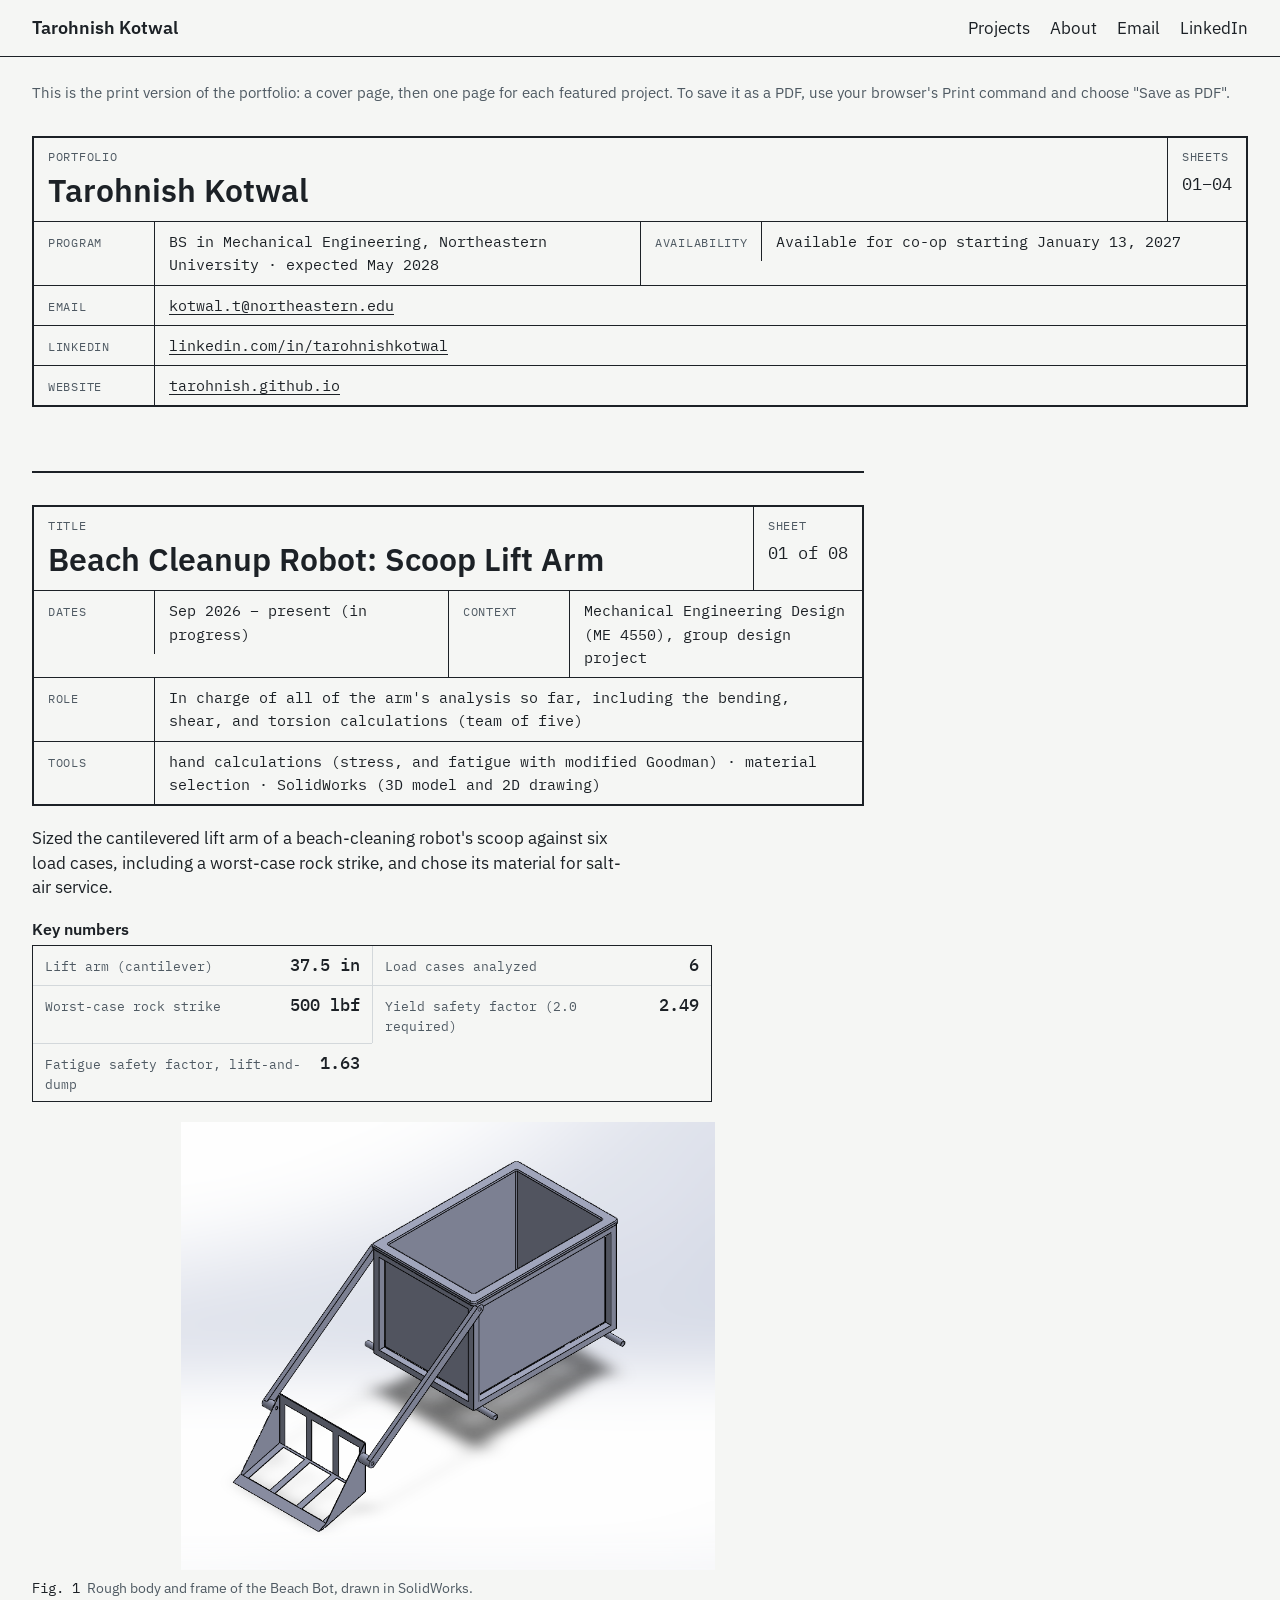
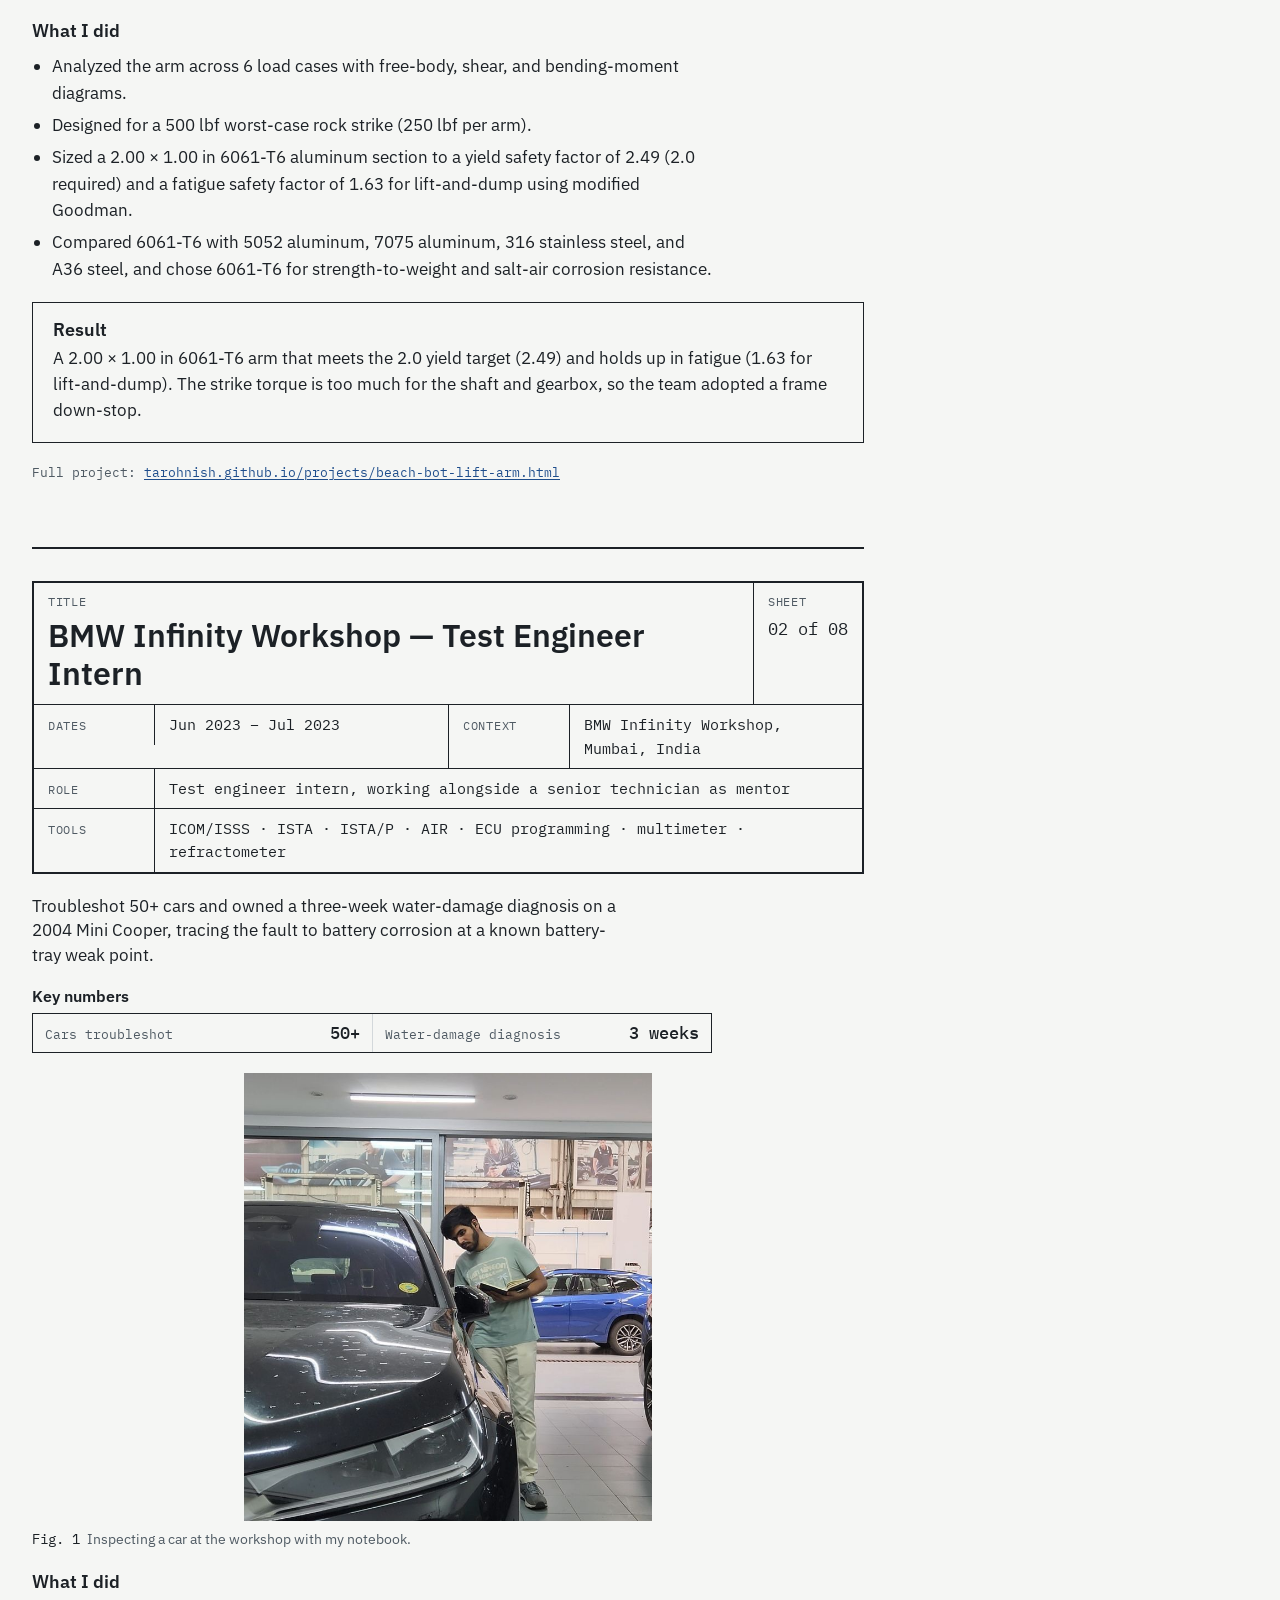
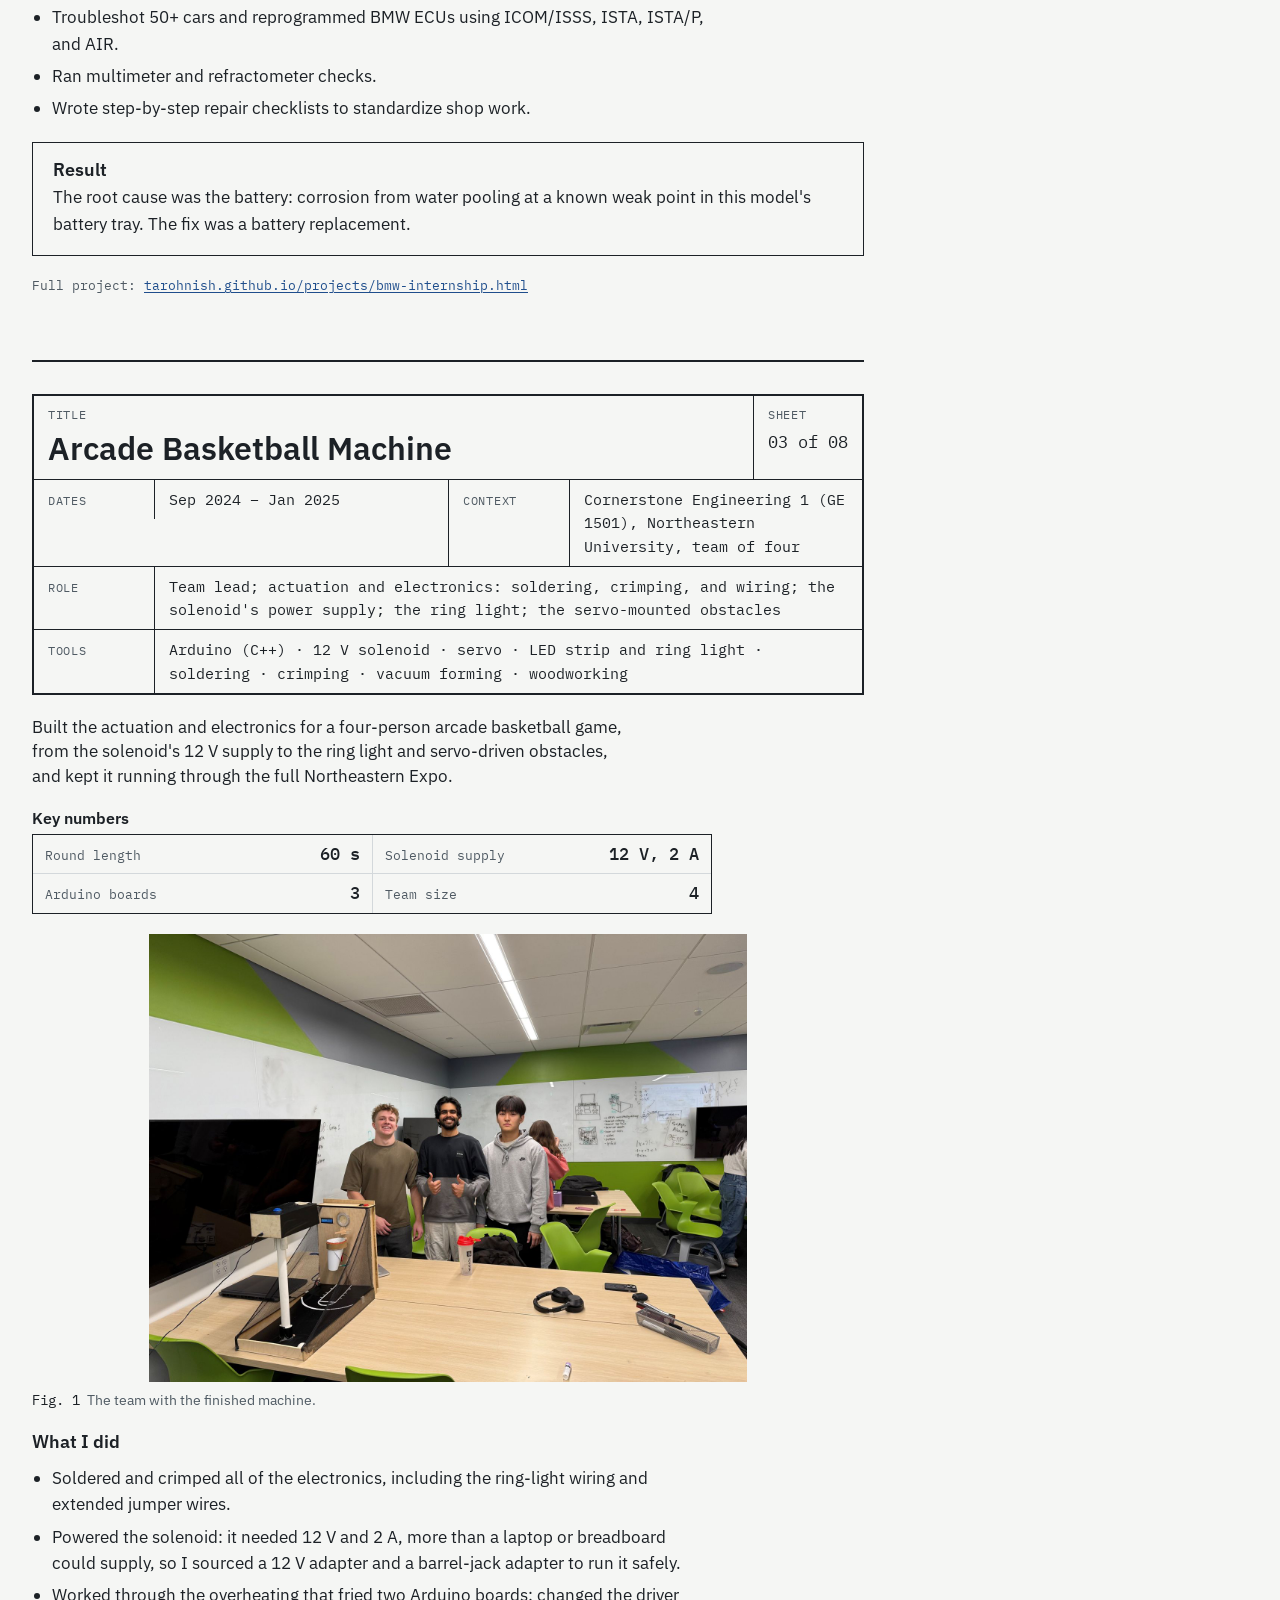
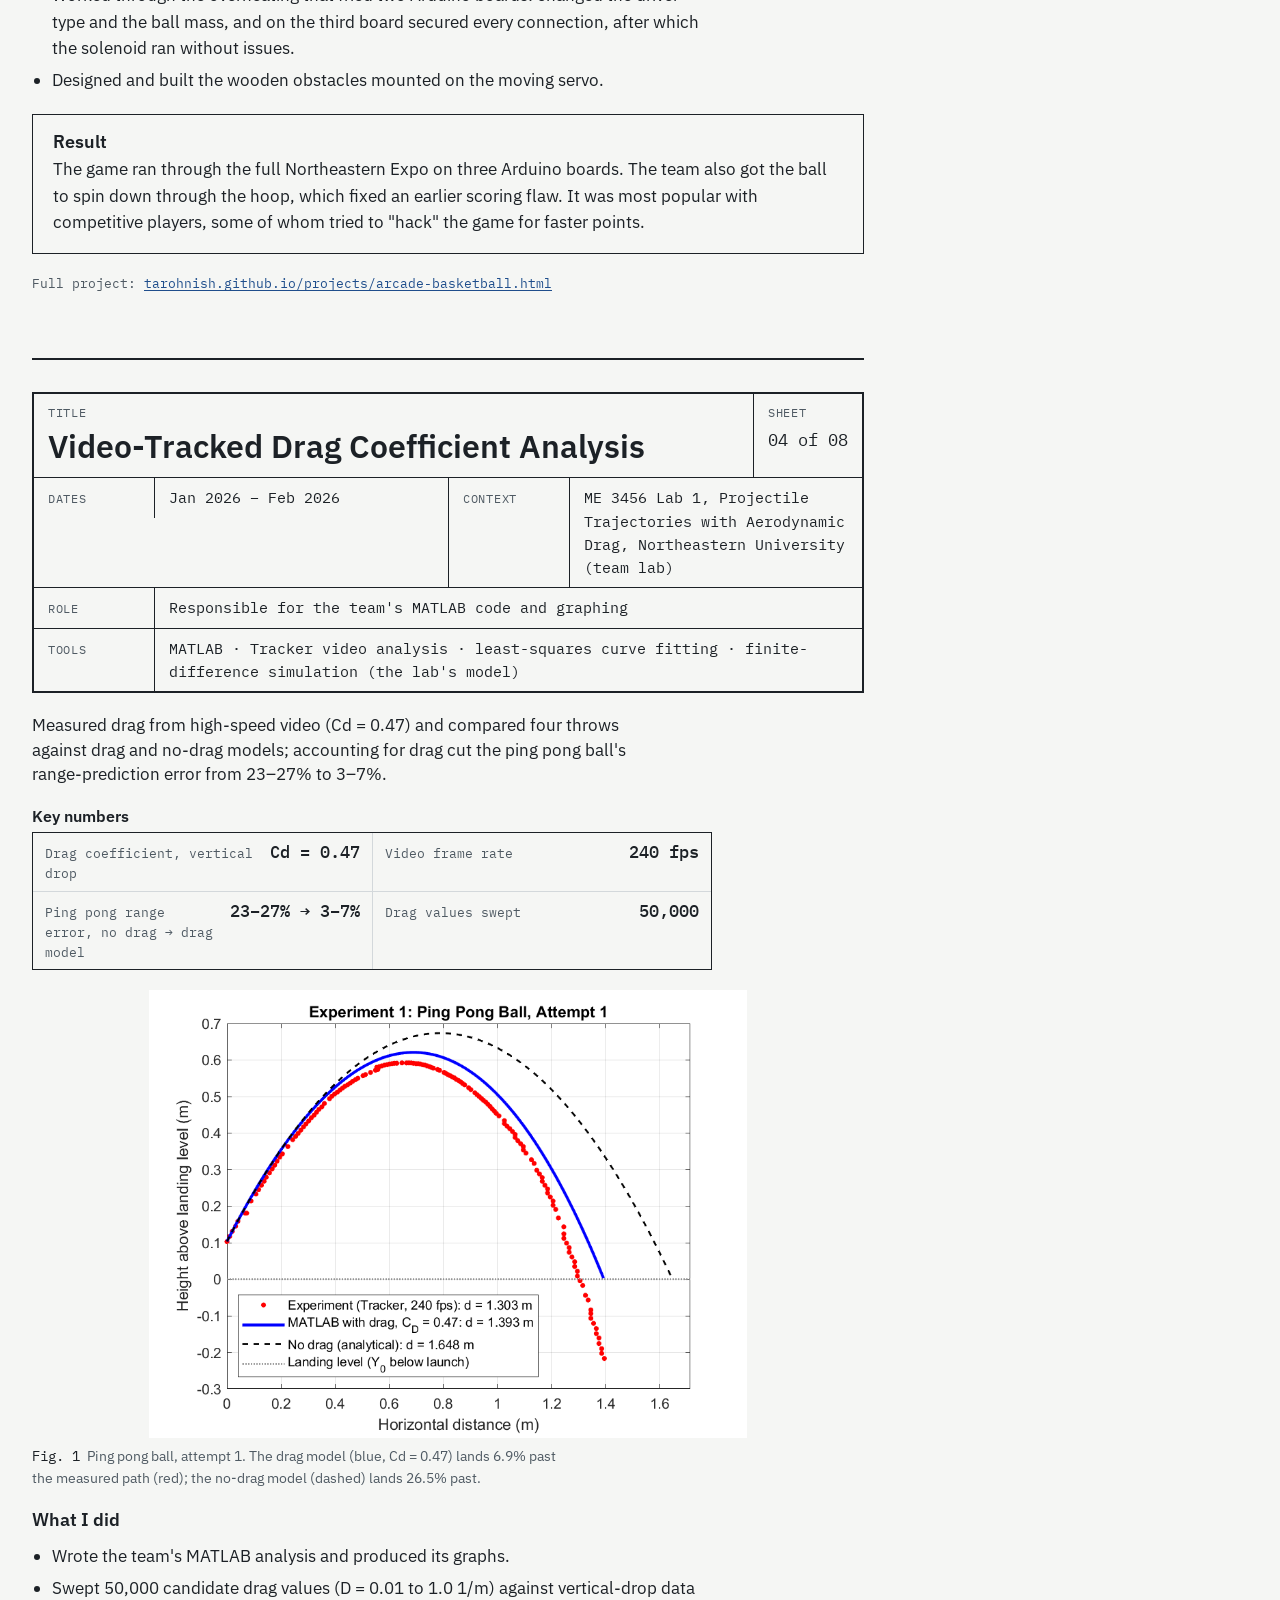
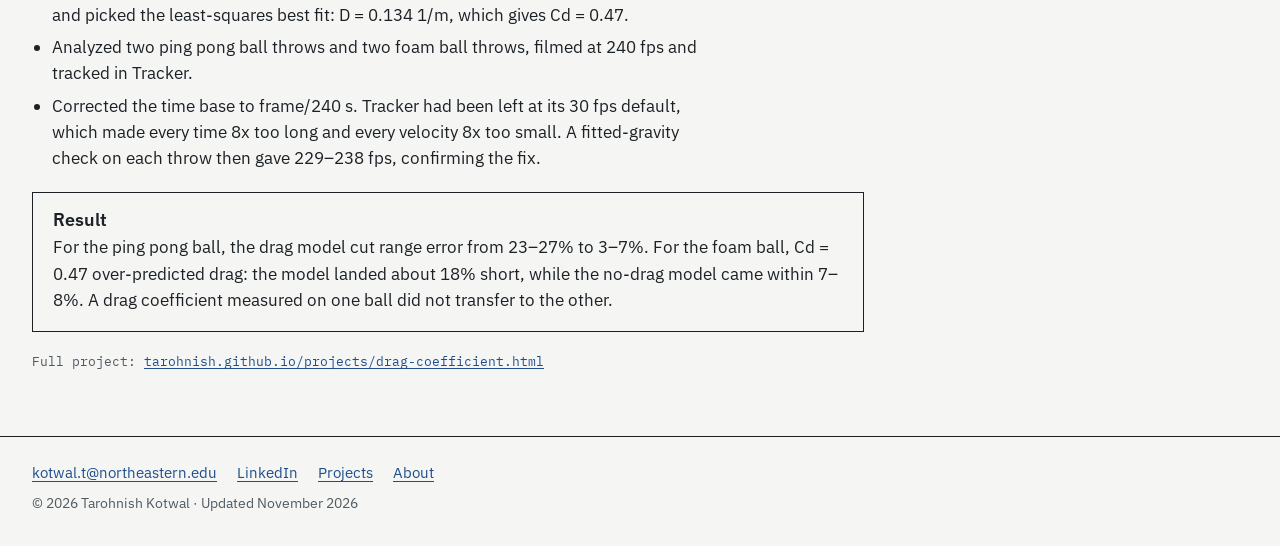
==== portfolio-print.html @ ec800e4b "Initial commit: engineering portfolio site Plain HTML and CSS for GitHub Pages: home, about, eight p" ====
<!doctype html>
<html lang="en" class="print-doc">
<head>
  <meta charset="utf-8">
  <meta name="viewport" content="width=device-width, initial-scale=1">
  <meta name="color-scheme" content="light">
  <title>Print portfolio · Tarohnish Kotwal</title>
  <meta name="description" content="Print-ready portfolio of Tarohnish Kotwal, Mechanical Engineering student at Northeastern University: a cover page and one page for each of the four featured projects.">
  <link rel="canonical" href="https://tarohnish.github.io/portfolio-print.html">
  <meta property="og:type" content="website">
  <meta property="og:title" content="Print portfolio · Tarohnish Kotwal">
  <meta property="og:description" content="Print-ready portfolio of Tarohnish Kotwal, Mechanical Engineering student at Northeastern University: one page for each of the four featured projects.">
  <meta property="og:url" content="https://tarohnish.github.io/portfolio-print.html">
  <meta property="og:image" content="https://tarohnish.github.io/assets/images/profile/headshot.jpg">
  <meta property="og:image:alt" content="Headshot of Tarohnish Kotwal.">
  <link rel="icon" href="assets/favicon.svg" type="image/svg+xml">
  <link rel="preconnect" href="https://fonts.googleapis.com">
  <link rel="preconnect" href="https://fonts.gstatic.com" crossorigin>
  <link rel="stylesheet" href="https://fonts.googleapis.com/css2?family=IBM+Plex+Mono:wght@400;500&family=IBM+Plex+Sans:wght@400;600&display=swap">
  <link rel="stylesheet" href="css/style.css">
  <link rel="stylesheet" href="css/print.css" media="print">
</head>
<body>
  <a class="skip-link" href="#main">Skip to content</a>

  <header class="site-header">
    <div class="wrap site-header__inner">
      <a class="site-name" href="index.html">Tarohnish Kotwal</a>
      <nav aria-label="Main">
        <ul class="site-nav">
          <li><a href="index.html#projects">Projects</a></li>
          <li><a href="about.html">About</a></li>
          <li><a href="mailto:kotwal.t@northeastern.edu">Email</a></li>
          <li><a href="https://www.linkedin.com/in/tarohnishkotwal">LinkedIn</a></li>
        </ul>
      </nav>
    </div>
  </header>

  <main id="main" class="wrap">
    <p class="print-note">This is the print version of the portfolio: a cover page, then one page for each featured project. To save it as a PDF, use your browser's Print command and choose "Save as PDF".</p>

    <section class="cover" aria-labelledby="name">
      <div class="title-block">
        <div class="tb-cell tb-title">
          <span class="tb-label" aria-hidden="true">Portfolio</span>
          <h1 id="name">Tarohnish Kotwal</h1>
        </div>
        <div class="tb-cell tb-sheet">
          <span class="tb-label">Sheets</span>
          <span class="tb-value">01–04</span>
        </div>
        <dl class="tb-fields">
          <div class="tb-row">
            <dt>Program</dt>
            <dd>BS in Mechanical Engineering, Northeastern University · expected May 2028</dd>
          </div>
          <div class="tb-row">
            <dt>Availability</dt>
            <dd>Available for co-op starting January 13, 2027</dd>
          </div>
          <div class="tb-row">
            <dt>Email</dt>
            <dd><a href="mailto:kotwal.t@northeastern.edu">kotwal.t@northeastern.edu</a></dd>
          </div>
          <div class="tb-row">
            <dt>LinkedIn</dt>
            <dd><a href="https://www.linkedin.com/in/tarohnishkotwal">linkedin.com/in/tarohnishkotwal</a></dd>
          </div>
          <div class="tb-row">
            <dt>Website</dt>
            <dd><a href="https://tarohnish.github.io">tarohnish.github.io</a></dd>
          </div>
        </dl>
      </div>
    </section>

    <!-- Sheet 01 -->
    <section class="sheet" aria-labelledby="p1-title">
      <div class="title-block">
        <div class="tb-cell tb-title">
          <span class="tb-label" aria-hidden="true">Title</span>
          <h2 id="p1-title">Beach Cleanup Robot: Scoop Lift Arm</h2>
        </div>
        <div class="tb-cell tb-sheet">
          <span class="tb-label">Sheet</span>
          <span class="tb-value">01 of 08</span>
        </div>
        <dl class="tb-fields">
          <div class="tb-row"><dt>Dates</dt><dd>Sep 2026 – present (in progress)</dd></div>
          <div class="tb-row"><dt>Context</dt><dd>Mechanical Engineering Design (ME 4550), group design project</dd></div>
          <div class="tb-row"><dt>Role</dt><dd>In charge of all of the arm's analysis so far, including the bending, shear, and torsion calculations (team of five)</dd></div>
          <div class="tb-row"><dt>Tools</dt><dd>hand calculations (stress, and fatigue with modified Goodman) · material selection · SolidWorks (3D model and 2D drawing)</dd></div>
        </dl>
      </div>

      <p class="summary">Sized the cantilevered lift arm of a beach-cleaning robot's scoop against six load cases, including a worst-case rock strike, and chose its material for salt-air service.</p>

      <section class="keynums" aria-labelledby="p1-kn">
        <h3 class="keynums__title" id="p1-kn">Key numbers</h3>
        <dl class="keynums__list">
          <div><dt>Lift arm (cantilever)</dt><dd>37.5 in</dd></div>
          <div><dt>Load cases analyzed</dt><dd>6</dd></div>
          <div><dt>Worst-case rock strike</dt><dd>500 lbf</dd></div>
          <div><dt>Yield safety factor (2.0 required)</dt><dd>2.49</dd></div>
          <div><dt>Fatigue safety factor, lift-and-dump</dt><dd>1.63</dd></div>
        </dl>
      </section>

      <figure class="fig fig--hero">
        <img src="assets/images/beach-bot-lift-arm/robot-body-and-frame.png" width="881" height="739" alt="SolidWorks model of the Beach Bot: an open box-frame body with two lift arms holding a slotted scoop at the front.">
        <figcaption><span class="fig__num">Fig. 1</span> Rough body and frame of the Beach Bot, drawn in SolidWorks.</figcaption>
      </figure>

      <div class="prose">
        <h3>What I did</h3>
        <ul>
          <li>Analyzed the arm across 6 load cases with free-body, shear, and bending-moment diagrams.</li>
          <li>Designed for a 500 lbf worst-case rock strike (250 lbf per arm).</li>
          <li>Sized a 2.00 × 1.00 in 6061-T6 aluminum section to a yield safety factor of 2.49 (2.0 required) and a fatigue safety factor of 1.63 for lift-and-dump using modified Goodman.</li>
          <li>Compared 6061-T6 with 5052 aluminum, 7075 aluminum, 316 stainless steel, and A36 steel, and chose 6061-T6 for strength-to-weight and salt-air corrosion resistance.</li>
        </ul>
      </div>

      <section class="outcome__box" aria-labelledby="p1-result">
        <h3 id="p1-result">Result</h3>
        <p>A 2.00 × 1.00 in 6061-T6 arm that meets the 2.0 yield target (2.49) and holds up in fatigue (1.63 for lift-and-dump). The strike torque is too much for the shaft and gearbox, so the team adopted a frame down-stop.</p>
      </section>

      <p class="sheet__more">Full project: <a href="projects/beach-bot-lift-arm.html">tarohnish.github.io/projects/beach-bot-lift-arm.html</a></p>
    </section>

    <!-- Sheet 02 -->
    <section class="sheet" aria-labelledby="p2-title">
      <div class="title-block">
        <div class="tb-cell tb-title">
          <span class="tb-label" aria-hidden="true">Title</span>
          <h2 id="p2-title">BMW Infinity Workshop — Test Engineer Intern</h2>
        </div>
        <div class="tb-cell tb-sheet">
          <span class="tb-label">Sheet</span>
          <span class="tb-value">02 of 08</span>
        </div>
        <dl class="tb-fields">
          <div class="tb-row"><dt>Dates</dt><dd>Jun 2023 – Jul 2023</dd></div>
          <div class="tb-row"><dt>Context</dt><dd>BMW Infinity Workshop, Mumbai, India</dd></div>
          <div class="tb-row"><dt>Role</dt><dd>Test engineer intern, working alongside a senior technician as mentor</dd></div>
          <div class="tb-row"><dt>Tools</dt><dd>ICOM/ISSS · ISTA · ISTA/P · AIR · ECU programming · multimeter · refractometer</dd></div>
        </dl>
      </div>

      <p class="summary">Troubleshot 50+ cars and owned a three-week water-damage diagnosis on a 2004 Mini Cooper, tracing the fault to battery corrosion at a known battery-tray weak point.</p>

      <section class="keynums" aria-labelledby="p2-kn">
        <h3 class="keynums__title" id="p2-kn">Key numbers</h3>
        <dl class="keynums__list">
          <div><dt>Cars troubleshot</dt><dd>50+</dd></div>
          <div><dt>Water-damage diagnosis</dt><dd>3 weeks</dd></div>
        </dl>
      </section>

      <figure class="fig fig--hero">
        <img src="assets/images/bmw-internship/at-the-workshop.jpg" width="738" height="810" alt="Tarohnish reading a notebook beside a dark car in the BMW workshop, with other cars in the background.">
        <figcaption><span class="fig__num">Fig. 1</span> Inspecting a car at the workshop with my notebook.</figcaption>
      </figure>

      <div class="prose">
        <h3>What I did</h3>
        <ul>
          <li>Troubleshot 50+ cars and reprogrammed BMW ECUs using ICOM/ISSS, ISTA, ISTA/P, and AIR.</li>
          <li>Ran multimeter and refractometer checks.</li>
          <li>Wrote step-by-step repair checklists to standardize shop work.</li>
        </ul>
      </div>

      <section class="outcome__box" aria-labelledby="p2-result">
        <h3 id="p2-result">Result</h3>
        <p>The root cause was the battery: corrosion from water pooling at a known weak point in this model's battery tray. The fix was a battery replacement.</p>
      </section>

      <p class="sheet__more">Full project: <a href="projects/bmw-internship.html">tarohnish.github.io/projects/bmw-internship.html</a></p>
    </section>

    <!-- Sheet 03 -->
    <section class="sheet" aria-labelledby="p3-title">
      <div class="title-block">
        <div class="tb-cell tb-title">
          <span class="tb-label" aria-hidden="true">Title</span>
          <h2 id="p3-title">Arcade Basketball Machine</h2>
        </div>
        <div class="tb-cell tb-sheet">
          <span class="tb-label">Sheet</span>
          <span class="tb-value">03 of 08</span>
        </div>
        <dl class="tb-fields">
          <div class="tb-row"><dt>Dates</dt><dd>Sep 2024 – Jan 2025</dd></div>
          <div class="tb-row"><dt>Context</dt><dd>Cornerstone Engineering 1 (GE 1501), Northeastern University, team of four</dd></div>
          <div class="tb-row"><dt>Role</dt><dd>Team lead; actuation and electronics: soldering, crimping, and wiring; the solenoid's power supply; the ring light; the servo-mounted obstacles</dd></div>
          <div class="tb-row"><dt>Tools</dt><dd>Arduino (C++) · 12 V solenoid · servo · LED strip and ring light · soldering · crimping · vacuum forming · woodworking</dd></div>
        </dl>
      </div>

      <p class="summary">Built the actuation and electronics for a four-person arcade basketball game, from the solenoid's 12 V supply to the ring light and servo-driven obstacles, and kept it running through the full Northeastern Expo.</p>

      <section class="keynums" aria-labelledby="p3-kn">
        <h3 class="keynums__title" id="p3-kn">Key numbers</h3>
        <dl class="keynums__list">
          <div><dt>Round length</dt><dd>60 s</dd></div>
          <div><dt>Solenoid supply</dt><dd>12 V, 2 A</dd></div>
          <div><dt>Arduino boards</dt><dd>3</dd></div>
          <div><dt>Team size</dt><dd>4</dd></div>
        </dl>
      </section>

      <figure class="fig fig--hero">
        <img src="assets/images/arcade-basketball/team-with-finished-machine.jpg" width="1600" height="1200" alt="Three team members standing behind the finished arcade basketball machine on a classroom table.">
        <figcaption><span class="fig__num">Fig. 1</span> The team with the finished machine.</figcaption>
      </figure>

      <div class="prose">
        <h3>What I did</h3>
        <ul>
          <li>Soldered and crimped all of the electronics, including the ring-light wiring and extended jumper wires.</li>
          <li>Powered the solenoid: it needed 12 V and 2 A, more than a laptop or breadboard could supply, so I sourced a 12 V adapter and a barrel-jack adapter to run it safely.</li>
          <li>Worked through the overheating that fried two Arduino boards: changed the driver type and the ball mass, and on the third board secured every connection, after which the solenoid ran without issues.</li>
          <li>Designed and built the wooden obstacles mounted on the moving servo.</li>
        </ul>
      </div>

      <section class="outcome__box" aria-labelledby="p3-result">
        <h3 id="p3-result">Result</h3>
        <p>The game ran through the full Northeastern Expo on three Arduino boards. The team also got the ball to spin down through the hoop, which fixed an earlier scoring flaw. It was most popular with competitive players, some of whom tried to "hack" the game for faster points.</p>
      </section>

      <p class="sheet__more">Full project: <a href="projects/arcade-basketball.html">tarohnish.github.io/projects/arcade-basketball.html</a></p>
    </section>

    <!-- Sheet 04 -->
    <section class="sheet" aria-labelledby="p4-title">
      <div class="title-block">
        <div class="tb-cell tb-title">
          <span class="tb-label" aria-hidden="true">Title</span>
          <h2 id="p4-title">Video-Tracked Drag Coefficient Analysis</h2>
        </div>
        <div class="tb-cell tb-sheet">
          <span class="tb-label">Sheet</span>
          <span class="tb-value">04 of 08</span>
        </div>
        <dl class="tb-fields">
          <div class="tb-row"><dt>Dates</dt><dd>Jan 2026 – Feb 2026</dd></div>
          <div class="tb-row"><dt>Context</dt><dd>ME 3456 Lab 1, Projectile Trajectories with Aerodynamic Drag, Northeastern University (team lab)</dd></div>
          <div class="tb-row"><dt>Role</dt><dd>Responsible for the team's MATLAB code and graphing</dd></div>
          <div class="tb-row"><dt>Tools</dt><dd>MATLAB · Tracker video analysis · least-squares curve fitting · finite-difference simulation (the lab's model)</dd></div>
        </dl>
      </div>

      <p class="summary">Measured drag from high-speed video (Cd = 0.47) and compared four throws against drag and no-drag models; accounting for drag cut the ping pong ball's range-prediction error from 23–27% to 3–7%.</p>

      <section class="keynums" aria-labelledby="p4-kn">
        <h3 class="keynums__title" id="p4-kn">Key numbers</h3>
        <dl class="keynums__list">
          <div><dt>Drag coefficient, vertical drop</dt><dd>Cd = 0.47</dd></div>
          <div><dt>Video frame rate</dt><dd>240 fps</dd></div>
          <div><dt>Ping pong range error, no drag → drag model</dt><dd>23–27% → 3–7%</dd></div>
          <div><dt>Drag values swept</dt><dd>50,000</dd></div>
        </dl>
      </section>

      <figure class="fig fig--hero">
        <img src="assets/images/drag-coefficient/exp1-ping-pong-trajectory.png" width="875" height="656" alt="Trajectory plot for ping pong ball attempt 1: the measured path (red dots) lands at 1.303 m, the drag model (blue) at 1.393 m, and the no-drag model (dashed) at 1.648 m.">
        <figcaption><span class="fig__num">Fig. 1</span> Ping pong ball, attempt 1. The drag model (blue, Cd = 0.47) lands 6.9% past the measured path (red); the no-drag model (dashed) lands 26.5% past.</figcaption>
      </figure>

      <div class="prose">
        <h3>What I did</h3>
        <ul>
          <li>Wrote the team's MATLAB analysis and produced its graphs.</li>
          <li>Swept 50,000 candidate drag values (D = 0.01 to 1.0 1/m) against vertical-drop data and picked the least-squares best fit: D = 0.134 1/m, which gives Cd = 0.47.</li>
          <li>Analyzed two ping pong ball throws and two foam ball throws, filmed at 240 fps and tracked in Tracker.</li>
          <li>Corrected the time base to frame/240 s. Tracker had been left at its 30 fps default, which made every time 8x too long and every velocity 8x too small. A fitted-gravity check on each throw then gave 229–238 fps, confirming the fix.</li>
        </ul>
      </div>

      <section class="outcome__box" aria-labelledby="p4-result">
        <h3 id="p4-result">Result</h3>
        <p>For the ping pong ball, the drag model cut range error from 23–27% to 3–7%. For the foam ball, Cd = 0.47 over-predicted drag: the model landed about 18% short, while the no-drag model came within 7–8%. A drag coefficient measured on one ball did not transfer to the other.</p>
      </section>

      <p class="sheet__more">Full project: <a href="projects/drag-coefficient.html">tarohnish.github.io/projects/drag-coefficient.html</a></p>
    </section>
  </main>

  <footer class="site-footer">
    <div class="wrap">
      <ul class="site-footer__links">
        <li><a href="mailto:kotwal.t@northeastern.edu">kotwal.t@northeastern.edu</a></li>
        <li><a href="https://www.linkedin.com/in/tarohnishkotwal">LinkedIn</a></li>
        <li><a href="index.html#projects">Projects</a></li>
        <li><a href="about.html">About</a></li>
      </ul>
      <p class="site-footer__note">© 2026 Tarohnish Kotwal · Updated November 2026</p>
    </div>
  </footer>
</body>
</html>
---- css/style.css ----
/* Tarohnish Kotwal — portfolio styles.
   A drawing sheet: cool paper, graphite ink, one drafting-blue accent.
   Redline is reserved for TODO placeholders and disappears once content is final. */

:root {
  --paper: #F5F6F4;
  --ink: #1C2126;
  --graphite: #4F5A63;
  --hairline: #D3D8DB;
  --blue: #1F4E8C;
  --redline: #B3261E;

  --sans: "IBM Plex Sans", system-ui, "Segoe UI", Roboto, Helvetica, Arial, sans-serif;
  --mono: "IBM Plex Mono", ui-monospace, "Cascadia Mono", Consolas, Menlo, monospace;

  --page: 80rem;
  --gutter: 16px;
  --measure: 68ch;
}

@media (min-width: 700px) {
  :root { --gutter: 32px; }
}

/* ---------- Base ---------- */

*, *::before, *::after { box-sizing: border-box; }

html {
  -webkit-text-size-adjust: 100%;
  text-size-adjust: 100%;
}

@media (prefers-reduced-motion: no-preference) {
  html { scroll-behavior: smooth; }
}

body {
  margin: 0;
  background: var(--paper);
  color: var(--ink);
  font-family: var(--sans);
  font-size: 1.0625rem;
  line-height: 1.55;
}

img {
  display: block;
  max-width: 100%;
  height: auto;
}

a {
  color: var(--blue);
  text-decoration-thickness: 1px;
  text-underline-offset: 0.18em;
}

a:hover { text-decoration-thickness: 2px; }

:focus-visible {
  outline: 2px solid var(--blue);
  outline-offset: 2px;
}

h1, h2, h3 {
  margin: 0;
  font-weight: 600;
  line-height: 1.2;
}

p, ul, ol, dl, figure { margin: 0; }

.wrap {
  max-width: var(--page);
  margin: 0 auto;
  padding: 0 var(--gutter);
}

.visually-hidden {
  position: absolute;
  width: 1px;
  height: 1px;
  overflow: hidden;
  clip: rect(0 0 0 0);
  white-space: nowrap;
}

.skip-link {
  position: absolute;
  top: -4rem;
  left: var(--gutter);
  z-index: 10;
  padding: 0.5rem 0.75rem;
  border: 1px solid var(--ink);
  background: var(--paper);
}

.skip-link:focus { top: 0.5rem; }

/* ---------- Header and footer (every page) ---------- */

.site-header { border-bottom: 1px solid var(--ink); }

.site-header__inner {
  display: flex;
  flex-wrap: wrap;
  align-items: baseline;
  justify-content: space-between;
  gap: 0.25rem 1.5rem;
  padding-top: 0.875rem;
  padding-bottom: 0.875rem;
}

.site-name {
  color: var(--ink);
  font-size: 1.125rem;
  font-weight: 600;
  text-decoration: none;
}

.site-name:hover { text-decoration: underline; }

.site-nav {
  display: flex;
  flex-wrap: wrap;
  gap: 0.25rem 1.25rem;
  padding: 0;
  list-style: none;
}

.site-nav a {
  color: var(--ink);
  text-decoration: none;
}

.site-nav a:hover,
.site-nav a[aria-current="page"] {
  color: var(--blue);
  text-decoration: underline;
}

.site-footer {
  margin-top: 4rem;
  padding: 1.5rem 0 2rem;
  border-top: 1px solid var(--ink);
  font-size: 0.9375rem;
}

.site-footer__links {
  display: flex;
  flex-wrap: wrap;
  gap: 0.25rem 1.25rem;
  padding: 0;
  list-style: none;
}

.site-footer__note {
  margin-top: 0.5rem;
  color: var(--graphite);
  font-size: 0.875rem;
}

/* ---------- Shared pieces ---------- */

.section { margin-top: 3.5rem; }

.section__title { font-size: 1.375rem; }

/* Dimension line: extension tick, arrowhead, line, arrowhead, extension tick. */
.dim-rule {
  display: flex;
  align-items: center;
  height: 12px;
  margin: 0.5rem 0 1.5rem;
}

.dim-rule::before,
.dim-rule::after {
  content: "";
  flex: none;
  width: 9px;
  height: 12px;
  background: no-repeat center / 9px 12px;
}

.dim-rule::before {
  background-image: url("data:image/svg+xml,%3Csvg xmlns='http://www.w3.org/2000/svg' width='9' height='12' viewBox='0 0 9 12'%3E%3Cpath d='M.5 0v12' stroke='%231F4E8C'/%3E%3Cpath d='M1 6 9 3v6z' fill='%231F4E8C'/%3E%3C/svg%3E");
}

.dim-rule::after {
  background-image: url("data:image/svg+xml,%3Csvg xmlns='http://www.w3.org/2000/svg' width='9' height='12' viewBox='0 0 9 12'%3E%3Cpath d='M8.5 0v12' stroke='%231F4E8C'/%3E%3Cpath d='M8 6 0 3v6z' fill='%231F4E8C'/%3E%3C/svg%3E");
}

.dim-rule span {
  flex: 1;
  border-top: 1px solid var(--blue);
}

.tags {
  display: flex;
  flex-wrap: wrap;
  padding: 0;
  list-style: none;
  color: var(--graphite);
  font-family: var(--mono);
  font-size: 0.8125rem;
}

.tags li + li::before {
  content: "·";
  content: "·" / "";
  margin: 0 0.5em;
}

/* Unresolved [NEEDS] / [CONFIRM] items, styled as a checker's redline. */
.todo {
  margin-top: 0.75rem;
  padding: 0.75rem 1rem;
  border: 1.5px dashed var(--redline);
  color: var(--redline);
  font-family: var(--mono);
  font-size: 0.875rem;
}

/* The same marker inside running text, a caption, or the title block. */
.todo-inline {
  padding: 0 0.25em;
  border: 1px dashed var(--redline);
  color: var(--redline);
  font-family: var(--mono);
  font-size: 0.8125rem;
}

/* ---------- Home ---------- */

/* Hero: headshot, identity, intro. Kept compact so "Featured projects" shows on a 1280×720 first screen. */
.hero {
  display: grid;
  grid-template-columns: 1fr;
  gap: 1.25rem;
  padding-top: 2rem;
}

.hero__photo { width: 120px; }

.hero h1 { font-size: 2rem; }

.hero__meta {
  max-width: var(--measure);
  margin-top: 0.375rem;
  color: var(--graphite);
  font-size: 0.9375rem;
}

.hero__avail {
  margin-top: 0.5rem;
  font-weight: 600;
}

.hero__contact {
  display: flex;
  flex-wrap: wrap;
  gap: 0.125rem 1.5rem;
  margin-top: 0.75rem;
  font-family: var(--mono);
  font-size: 0.9375rem;
}

.hero__intro {
  max-width: var(--measure);
  font-size: 1rem;
}

.hero__intro p + p { margin-top: 0.75rem; }

@media (min-width: 700px) {
  .hero {
    grid-template-columns: 152px 1fr;
    column-gap: 2rem;
    row-gap: 1.5rem;
  }
  .hero__photo { width: 100%; }
  .hero h1 { font-size: 2.5rem; }
  .hero__intro { grid-column: 1 / -1; }
}

@media (min-width: 960px) {
  .hero {
    grid-template-columns: 168px minmax(0, 1fr) minmax(0, 1.3fr);
    align-items: start;
  }
  .hero h1 { font-size: 2.25rem; }
  .hero__contact { flex-direction: column; }
  .hero__intro { grid-column: auto; }
}

/* Featured project cards: a sheet with a mini title-block strip. */
.cards {
  display: grid;
  grid-template-columns: 1fr;
  gap: 1.5rem;
  padding: 0;
  list-style: none;
}

@media (min-width: 700px) {
  .cards { grid-template-columns: repeat(2, 1fr); }
}

.card {
  position: relative;
  display: flex;
  flex-direction: column;
  border: 1px solid var(--ink);
}

.card:hover { border-color: var(--blue); }

.card:focus-within {
  outline: 2px solid var(--blue);
  outline-offset: 3px;
}

.card__media {
  aspect-ratio: 4 / 3;
  overflow: hidden;
  border-bottom: 1px solid var(--ink);
}

.card__media img {
  width: 100%;
  height: 100%;
  object-fit: cover;
}

.card__media--contain img {
  padding: 0.5rem;
  object-fit: contain;
}

/* Portrait photos cropped into the 4:3 card: keep the upper-middle band. */
.card__media .crop-upper { object-position: 50% 40%; }

.card__strip {
  display: grid;
  grid-template-columns: 3rem 1fr;
  border-bottom: 1px solid var(--ink);
}

.card__num {
  display: flex;
  align-items: center;
  justify-content: center;
  border-right: 1px solid var(--ink);
  font-family: var(--mono);
}

.card__title {
  padding: 0.625rem 0.875rem;
  font-size: 1.0625rem;
}

.card__title a {
  color: var(--ink);
  text-decoration: none;
}

/* The title link covers the whole card, so the card is one link. */
.card__title a::after {
  content: "";
  position: absolute;
  inset: 0;
}

.card__title a:focus-visible { outline: none; }

.card:hover .card__title a {
  color: var(--blue);
  text-decoration: underline;
}

.card__summary {
  padding: 0.75rem 0.875rem 0;
  font-size: 0.9375rem;
}

.card .tags {
  margin-top: auto;
  padding: 0.75rem 0.875rem 0.875rem;
}

/* "More projects", styled as a drawing's parts list. */
.parts {
  width: 100%;
  border: 2px solid var(--ink);
  border-collapse: collapse;
}

.parts th,
.parts td {
  padding: 0.625rem 0.875rem;
  border: 1px solid var(--ink);
  text-align: left;
  vertical-align: top;
}

.parts thead th {
  color: var(--graphite);
  font-family: var(--mono);
  font-size: 0.75rem;
  font-weight: 500;
  letter-spacing: 0.06em;
  text-transform: uppercase;
}

.parts__item {
  width: 4.5rem;
  font-family: var(--mono);
}

.parts__name { font-weight: 600; }

.parts__summary {
  display: block;
  margin-top: 0.25rem;
  color: var(--graphite);
  font-size: 0.9375rem;
  font-weight: 400;
}

.parts__context { font-size: 0.9375rem; }

.parts__dates {
  font-family: var(--mono);
  font-size: 0.875rem;
  white-space: nowrap;
}

@media (max-width: 699px) {
  .parts thead {
    position: absolute;
    width: 1px;
    height: 1px;
    overflow: hidden;
    clip: rect(0 0 0 0);
  }

  .parts,
  .parts tbody { display: block; }

  .parts tr {
    display: grid;
    grid-template-columns: 2.75rem 1fr;
    grid-template-areas:
      "item name"
      "item context"
      "item dates";
  }

  .parts tr + tr { border-top: 1px solid var(--ink); }

  .parts td {
    padding: 0.125rem 0.75rem;
    border: 0;
  }

  .parts .parts__item {
    grid-area: item;
    width: auto;
    padding-top: 0.625rem;
    border-right: 1px solid var(--ink);
  }

  .parts .parts__name {
    grid-area: name;
    padding-top: 0.625rem;
  }

  .parts .parts__context {
    grid-area: context;
    color: var(--graphite);
  }

  .parts .parts__dates {
    grid-area: dates;
    padding-bottom: 0.625rem;
    color: var(--graphite);
  }
}

.teams {
  display: grid;
  gap: 1.25rem;
  padding: 0;
  list-style: none;
}

/* On the About page the list follows the heading directly (no dimension line in between). */
.section__title + .teams { margin-top: 1rem; }

/* Home: the two entries side by side on desktop. */
@media (min-width: 1100px) {
  .teams--split {
    grid-template-columns: repeat(2, minmax(0, 1fr));
    column-gap: 3rem;
  }
}

.teams__head {
  display: flex;
  flex-wrap: wrap;
  align-items: baseline;
  gap: 0 0.75rem;
}

.teams__name { font-size: 1.0625rem; }

.teams__meta {
  color: var(--graphite);
  font-family: var(--mono);
  font-size: 0.875rem;
}

.teams__text {
  max-width: var(--measure);
  margin-top: 0.25rem;
}

/* ---------- Project page ---------- */

.back {
  margin: 1rem 0 0.75rem;
  font-size: 0.9375rem;
}

/* Title block: the site's signature element. */
.title-block {
  display: grid;
  grid-template-columns: 1fr auto;
  border: 2px solid var(--ink);
}

.tb-cell {
  padding: 0.625rem 0.875rem 0.75rem;
  border-bottom: 1px solid var(--ink);
}

.tb-title { border-right: 1px solid var(--ink); }

.tb-label,
.tb-row dt {
  color: var(--graphite);
  font-family: var(--mono);
  font-size: 0.75rem;
  letter-spacing: 0.06em;
  text-transform: uppercase;
}

.tb-label { display: block; }

.tb-title h1,
.tb-title h2 {
  margin-top: 0.25rem;
  font-size: 1.625rem;
}

.tb-value {
  display: block;
  margin-top: 0.25rem;
  font-family: var(--mono);
  white-space: nowrap;
}

.tb-fields { grid-column: 1 / -1; }

.tb-row {
  display: grid;
  grid-template-columns: 7.5rem 1fr;
  align-items: baseline;
}

.tb-row + .tb-row { border-top: 1px solid var(--ink); }

.tb-row dt { padding: 0.5rem 0.875rem; }

.tb-row dd {
  margin: 0;
  padding: 0.5rem 0.875rem;
  border-left: 1px solid var(--ink);
  font-family: var(--mono);
  font-size: 0.9375rem;
}

@media (min-width: 700px) {
  .tb-title h1,
  .tb-title h2 { font-size: 2rem; }
}

@media (max-width: 559px) {
  .tb-row { grid-template-columns: 1fr; }
  .tb-row dt { padding-bottom: 0; }
  .tb-row dd {
    padding-top: 0.125rem;
    border-left: 0;
  }
}

/* Desktop: Dates | Context side by side; Role and Tools get full-width rows so long values
   wrap to one or two lines and the title block stays short. */
@media (min-width: 1100px) {
  .tb-fields {
    display: grid;
    grid-template-columns: repeat(2, minmax(0, 1fr));
  }
  .tb-row:nth-child(2) {
    border-top: 0;
    border-left: 1px solid var(--ink);
  }
  .tb-row:nth-child(n + 3) { grid-column: 1 / -1; }
}

/* Two columns on desktop: text on the left, hero and key figures on the right.
   HTML order: summary, key numbers, figure column, text. Below 1100 px the figure column
   dissolves (display: contents) so the order reads summary, key numbers, hero, text, figures. */
.project {
  display: grid;
  grid-template-columns: minmax(0, 1fr);
  gap: 1.5rem;
  margin-top: 1.25rem;
}

.project__figs { display: contents; }

.project .summary { order: 1; }
.project .keynums { order: 2; }
.project .fig--hero { order: 3; }
.project .project__text { order: 4; }
.project .fig--col { order: 5; }

@media (min-width: 700px) and (max-width: 1099px) {
  .project { grid-template-columns: repeat(2, minmax(0, 1fr)); }
  .project > *,
  .project__figs > * { grid-column: 1 / -1; }
  .project__figs > .fig--col { grid-column: auto; }
}

@media (min-width: 1100px) {
  .project {
    grid-template-columns: minmax(0, 7fr) minmax(0, 5fr);
    grid-template-rows: auto auto 1fr;
    grid-template-areas:
      "summary figs"
      "keynums figs"
      "text    figs";
    gap: 1rem 3rem;
    align-items: start;
  }
  .project .summary { grid-area: summary; }
  .project .keynums { grid-area: keynums; }
  .project .project__text { grid-area: text; }
  .project__figs {
    display: flex;
    flex-direction: column;
    gap: 2rem;
    grid-area: figs;
  }
}

.summary {
  max-width: 60ch;
  font-size: 1.25rem;
  line-height: 1.45;
}

@media (min-width: 1100px) {
  .summary { font-size: 1.0625rem; }
}

/* Key numbers: a drawing's notes block. Mono label left, mono value right, ruled rows. */
.keynums { max-width: var(--measure); }

.keynums__title {
  margin-bottom: 0.375rem;
  font-size: 1rem;
}

.keynums__list {
  display: grid;
  grid-template-columns: minmax(0, 1fr);
  border: 1px solid var(--ink);
}

.keynums__list > div {
  display: flex;
  align-items: baseline;
  justify-content: space-between;
  gap: 0.75rem;
  padding: 0.375rem 0.75rem;
  border-top: 1px solid var(--hairline);
}

.keynums__list > div:first-child { border-top: 0; }

.keynums dt {
  color: var(--graphite);
  font-family: var(--mono);
  font-size: 0.8125rem;
}

.keynums dd {
  margin: 0;
  font-family: var(--mono);
  font-weight: 500;
  text-align: right;
  white-space: nowrap;
}

@media (min-width: 560px) {
  .keynums__list { grid-template-columns: repeat(2, minmax(0, 1fr)); }
  .keynums__list > div:nth-child(2) { border-top: 0; }
  .keynums__list > div:nth-child(even) { border-left: 1px solid var(--hairline); }
}

/* Figures: never cropped, never upscaled past their native size, no borders. */
.fig a { display: block; }

.fig img {
  width: auto;
  max-width: 100%;
  height: auto;
  margin: 0 auto;
}

.fig--hero img { max-height: 75vh; }

/* Desktop: cap the hero so it fits beside the summary and key numbers on the first screen. */
@media (min-width: 1100px) {
  .fig--hero img { max-height: clamp(17.5rem, calc(100vh - 27.5rem), 40rem); }
}

.fig figcaption {
  max-width: var(--measure);
  margin-top: 0.5rem;
  color: var(--graphite);
  font-size: 0.875rem;
}

.fig__num {
  margin-right: 0.25em;
  color: var(--ink);
  font-family: var(--mono);
}

/* A second, smaller caption line, e.g. a diagram's sign convention. */
.fig__key {
  display: block;
  margin-top: 0.25rem;
  font-size: 0.8125rem;
}

/* Comparison pair (a) | (b), or a group of four as 2 × 2, with one shared caption. */
.pair {
  display: grid;
  grid-template-columns: repeat(2, minmax(0, 1fr));
  gap: 0.75rem;
  align-items: start;
}

.pair__label {
  display: block;
  margin-top: 0.25rem;
  color: var(--ink);
  font-family: var(--mono);
  font-size: 0.8125rem;
  text-align: center;
}

/* CSS crop for an image with letterbox bars; the file stays untouched. */
.fig .crop-bars {
  aspect-ratio: 738 / 1310;
  object-fit: cover;
}

/* Text column */
.prose { max-width: var(--measure); }

.prose h2 {
  margin-top: 2.5rem;
  font-size: 1.375rem;
}

.prose > h2:first-child { margin-top: 0.5rem; }

.prose h3 {
  margin-top: 1.5rem;
  font-size: 1.0625rem;
}

.prose p { margin-top: 0.75rem; }

.prose ul {
  margin-top: 0.75rem;
  padding-left: 1.25rem;
}

.prose li + li { margin-top: 0.375rem; }

.prose ul ul { margin-top: 0.375rem; }

/* "Tools explained" and other term lists: term, then what it is. */
.glossary { margin-top: 0.75rem; }

.glossary > div {
  display: grid;
  grid-template-columns: 5.5rem 1fr;
  gap: 0 1rem;
  padding: 0.5rem 0;
  border-top: 1px solid var(--hairline);
}

.glossary > div:last-child { border-bottom: 1px solid var(--hairline); }

.glossary dt {
  font-family: var(--mono);
  font-weight: 500;
}

.glossary dd { margin: 0; }

@media (max-width: 559px) {
  .glossary > div { grid-template-columns: 1fr; }
}

/* Wider term column, sans labels: Chess "Pieces and why", About education and skills. */
@media (min-width: 560px) {
  .glossary--wide > div { grid-template-columns: 13rem 1fr; }
}

.glossary--wide dt {
  font-family: var(--sans);
  font-weight: 600;
}

/* Result: a ruled box in the text column. */
.outcome__box {
  margin-top: 2.5rem;
  padding: 1rem 1.25rem 1.125rem;
  border: 1px solid var(--ink);
}

.outcome__box h2,
.outcome__box h3 {
  margin-top: 0;
  margin-bottom: 0.25rem;
  font-size: 1.125rem;
}

.outcome__box ul { margin-top: 0.5rem; }

/* Results tables scroll inside their own box on narrow screens; the page never scrolls sideways. */
.table-scroll {
  max-width: 100%;
  margin-top: 0.75rem;
  overflow-x: auto;
}

.data-table {
  min-width: 36rem;
  border: 2px solid var(--ink);
  border-collapse: collapse;
  font-size: 0.9375rem;
}

.data-table caption {
  padding-bottom: 0.5rem;
  color: var(--graphite);
  font-size: 0.875rem;
  text-align: left;
}

.data-table th,
.data-table td {
  padding: 0.5rem 0.75rem;
  border: 1px solid var(--ink);
  text-align: left;
  vertical-align: top;
}

.data-table thead th {
  color: var(--graphite);
  font-family: var(--mono);
  font-size: 0.8125rem;
  font-weight: 500;
}

.data-table tbody th { font-weight: 400; }

.data-table td {
  font-family: var(--mono);
  white-space: nowrap;
}

/* Gallery: every remaining figure. 1 / 2 / 3 columns; pairs span two; never upscaled. */
.gallery {
  display: grid;
  grid-template-columns: minmax(0, 1fr);
  grid-auto-flow: dense;
  gap: 2rem 1.5rem;
  align-items: start;
  margin-top: 1rem;
}

.gallery .todo { margin-top: 0; }

@media (min-width: 700px) {
  .gallery { grid-template-columns: repeat(2, minmax(0, 1fr)); }
  .gallery .fig--pair { grid-column: span 2; }
}

@media (min-width: 1100px) {
  .gallery { grid-template-columns: repeat(3, minmax(0, 1fr)); }
}

.pager {
  display: grid;
  grid-template-columns: 1fr;
  gap: 0.75rem;
  margin-top: 3.5rem;
  padding-top: 1.25rem;
  border-top: 1px solid var(--ink);
}

.pager__label {
  display: block;
  color: var(--graphite);
  font-family: var(--mono);
  font-size: 0.75rem;
}

@media (min-width: 700px) {
  .pager {
    grid-template-columns: 1fr auto 1fr;
    align-items: end;
  }
  .pager__all { text-align: center; }
  .pager__next { text-align: right; }
}

/* ---------- About ---------- */

.page-title {
  margin-top: 2rem;
  font-size: 2rem;
}

@media (min-width: 700px) {
  .page-title { font-size: 2.5rem; }
}

/* Desktop: story and teams on the left, reference lists on the right. */
.about-layout {
  display: grid;
  grid-template-columns: minmax(0, 1fr);
  gap: 0 3rem;
  margin-top: 1.5rem;
}

@media (min-width: 1100px) {
  .about-layout {
    grid-template-columns: minmax(0, 7fr) minmax(0, 5fr);
    align-items: start;
  }
  .about-side > .section:first-child { margin-top: 0; }
  /* The right column is narrow: labels over their lists, photos two-up. */
  .about-side .glossary--wide > div { grid-template-columns: 1fr; }
  .about-side .gallery { grid-template-columns: repeat(2, minmax(0, 1fr)); }
}

.about-intro { max-width: var(--measure); }

.about-intro::after {
  content: "";
  display: table;
  clear: both;
}

.about-intro__photo {
  width: 160px;
  margin-bottom: 1rem;
}

@media (min-width: 560px) {
  .about-intro__photo {
    float: left;
    width: 176px;
    margin: 0.3rem 1.5rem 0.75rem 0;
  }
}

.about-intro p + p { margin-top: 0.875rem; }

.about-intro__contact {
  display: flex;
  flex-wrap: wrap;
  gap: 0.25rem 1.5rem;
  margin-top: 1.25rem;
  font-family: var(--mono);
  font-size: 0.9375rem;
}

.coursework {
  max-width: var(--measure);
  margin-top: 0.75rem;
}

/* Baja teardown photos, in removal order, all cropped to the same 3:4 frame. */
.photo-row {
  display: grid;
  grid-template-columns: 1fr;
  gap: 1.25rem;
  max-width: 56rem;
  margin-top: 1rem;
  padding: 0;
  list-style: none;
}

@media (min-width: 700px) {
  .photo-row { grid-template-columns: repeat(3, 1fr); }
}

.photo-row img {
  width: 100%;
  aspect-ratio: 3 / 4;
  object-fit: cover;
}

.photo-row figcaption {
  margin-top: 0.5rem;
  color: var(--graphite);
  font-size: 0.875rem;
}

/* ---------- Print portfolio (portfolio-print.html), as seen on screen ---------- */

.print-note {
  margin-top: 1.5rem;
  color: var(--graphite);
  font-size: 0.9375rem;
}

.cover { margin-top: 2rem; }

.cover .tb-row dd a { color: inherit; }

.sheet {
  max-width: 52rem;
  margin-top: 4rem;
  padding-top: 2rem;
  border-top: 2px solid var(--ink);
}

.sheet > * + * { margin-top: 1.25rem; }

.sheet .fig--hero img { max-height: 28rem; }

.sheet .prose h3 {
  margin-top: 0;
  font-size: 1.125rem;
}

.sheet .outcome__box { margin-top: 1.25rem; }

.sheet__more {
  color: var(--graphite);
  font-family: var(--mono);
  font-size: 0.8125rem;
}

/* ---------- Motion: the site's one animation (see CLAUDE.md) ----------
   "Exploded view" on the home Featured grid. Each card runs on its own view timeline and
   spreads away from a drafting centerline in the row gap, settling by the time it is 20% into
   view. Unsupported browsers, reduced motion and print get the plain grid with no line. */

@keyframes explode-out {
  from {
    opacity: 0.35;
    transform: translate(var(--pull-x), var(--pull-y)) scale(0.94);
  }
  to {
    opacity: 1;
    transform: none;
  }
}

@supports (animation-timeline: view()) {
  @media screen and (prefers-reduced-motion: no-preference) {
    .cards {
      --row-gap: 2.5rem;
      position: relative;
      row-gap: var(--row-gap);
    }

    /* Centerline (long dash, short dash) in the gap above the third card. */
    .cards::before {
      content: "";
      position: absolute;
      grid-column: 1 / -1;
      grid-row: 3;
      top: calc(var(--row-gap) / -2);
      left: -12px;
      right: -12px;
      height: 1px;
      background: repeating-linear-gradient(to right,
        var(--blue) 0 20px, transparent 20px 24px,
        var(--blue) 24px 28px, transparent 28px 32px);
      pointer-events: none;
    }

    /* Cards above the line start pulled down toward it; cards below start pulled up. */
    .card {
      --pull-x: 0%;
      --pull-y: var(--row-gap);
      animation: explode-out linear both;
      animation-timeline: view();
      animation-range: entry 0% entry 20%;
    }

    .card:nth-child(n + 3) { --pull-y: calc(var(--row-gap) * -1); }

    /* A focused card always shows in its final position. */
    .card:focus-within { animation: none; }
  }

  /* Two columns: the line sits between the rows, and cards also start pulled toward the center. */
  @media screen and (prefers-reduced-motion: no-preference) and (min-width: 700px) {
    .cards::before { grid-row: 2; }
    .card:nth-child(odd) { --pull-x: 5%; }
    .card:nth-child(even) { --pull-x: -5%; }
  }
}
---- css/print.css ----
/* Print styles, linked on every page with media="print".
   One column, dark ink on white, US Letter. Nothing depends on background colors,
   so pages print the same with "Background graphics" off (Chrome's default). */

@page {
  size: letter;
  margin: 0.6in;
}

:root {
  --paper: #fff;
  --ink: #000;
  --graphite: #333;
  --hairline: #999;
}

/* Scales every rem-based size down for paper (body text is about 10.5 pt). */
html { font-size: 13px; }

body {
  background: #fff;
  color: #000;
}

a {
  color: inherit;
  text-decoration: none;
}

.wrap {
  max-width: none;
  padding: 0;
}

/* ---------- Hidden on paper ---------- */

.skip-link,
.site-nav,
.back,
.pager,
.dim-rule,
.print-note {
  display: none !important;
}

/* Footer: keep the contact links, drop the links to other pages. */
.site-footer__links li:has(> a[href$=".html"]),
.site-footer__links li:has(> a[href*=".html#"]) {
  display: none;
}

/* Contact links whose text isn't the address print it. */
.site-footer a[href*="linkedin.com"]::after { content: " (" attr(href) ")"; }

.site-footer__note::after { content: " · tarohnish.github.io"; }

/* ---------- Header and footer ---------- */

.site-header__inner { padding: 0 0 0.375rem; }

/* Footer: one compact line that stays with the content above it, so no page holds only the footer. */
.site-footer {
  margin-top: 1rem;
  padding: 0.375rem 0 0;
  font-size: 0.8125rem;
  break-before: avoid;
  break-inside: avoid;
}

.site-footer .wrap {
  display: flex;
  flex-wrap: wrap;
  gap: 0 1.25rem;
}

.site-footer__note {
  margin-top: 0;
  font-size: inherit;
}

/* ---------- One column everywhere ---------- */

.section { margin-top: 1.75rem; }

.hero { display: block; padding-top: 1rem; }
.hero__photo { width: 1.3in; margin-bottom: 0.75rem; }
.hero__intro { margin-top: 1rem; }

.project,
.project__figs,
.about-layout,
.gallery,
.teams,
.cards {
  display: block;
}

.project { margin-top: 1rem; }

.project > * + *,
.project__figs > * + *,
.gallery > * + *,
.teams > * + * {
  margin-top: 1.25rem;
}

.project__figs { margin-top: 1.25rem; }

.summary { font-size: 1.125rem; }

.prose h2 { margin-top: 1.5rem; }

.outcome__box { margin-top: 1.5rem; }

.table-scroll { overflow: visible; }

/* Images keep their proportions and shrink to fit the page; never upscaled. */
.fig img { max-height: 3in; }
.fig--hero img { max-height: 3.1in; }
.pair img { max-height: 2.6in; }

/* Home cards: final positions, no motion, no centerline. */
.card {
  margin-top: 1rem;
  animation: none !important;
  transform: none !important;
  opacity: 1 !important;
}

.cards::before { display: none !important; }

.card__media {
  aspect-ratio: auto;
  height: 2.4in;
}

/* ---------- Never split these across pages ---------- */

figure,
.fig,
.pair,
.title-block,
.keynums,
.outcome__box,
.data-table tr,
.glossary > div,
.card,
.parts tr,
.photo-row li,
.teams__head,
.about-intro__photo {
  break-inside: avoid;
}

h1, h2, h3,
.keynums__title {
  break-after: avoid;
}

/* ---------- Print portfolio (portfolio-print.html) ---------- */

/* The cover and each sheet carry the name, so the site header and footer go. */
.print-doc .site-header,
.print-doc .site-footer {
  display: none;
}

/* One US Letter page per project: slightly smaller type and tighter rules than the full pages. */
html.print-doc { font-size: 12px; }

.cover { padding-top: 2.2in; }

.sheet {
  max-width: none;
  margin-top: 0;
  padding-top: 0;
  border-top: 0;
  break-before: page;
}

.sheet > * + * { margin-top: 0.6rem; }

.sheet .tb-cell { padding: 0.375rem 0.75rem 0.5rem; }

.sheet .tb-row dt,
.sheet .tb-row dd {
  padding-top: 0.3rem;
  padding-bottom: 0.3rem;
}

.sheet .summary { font-size: 1.0625rem; }

.sheet .keynums__list > div { padding: 0.25rem 0.625rem; }

.sheet .fig--hero img { max-height: 1.95in; }

.sheet .fig figcaption { margin-top: 0.25rem; }

.sheet__more { break-before: avoid; }

.sheet .prose ul { margin-top: 0.375rem; }

.sheet .prose li + li { margin-top: 0.25rem; }

.sheet .outcome__box {
  margin-top: 0.6rem;
  padding: 0.5rem 0.875rem 0.625rem;
}
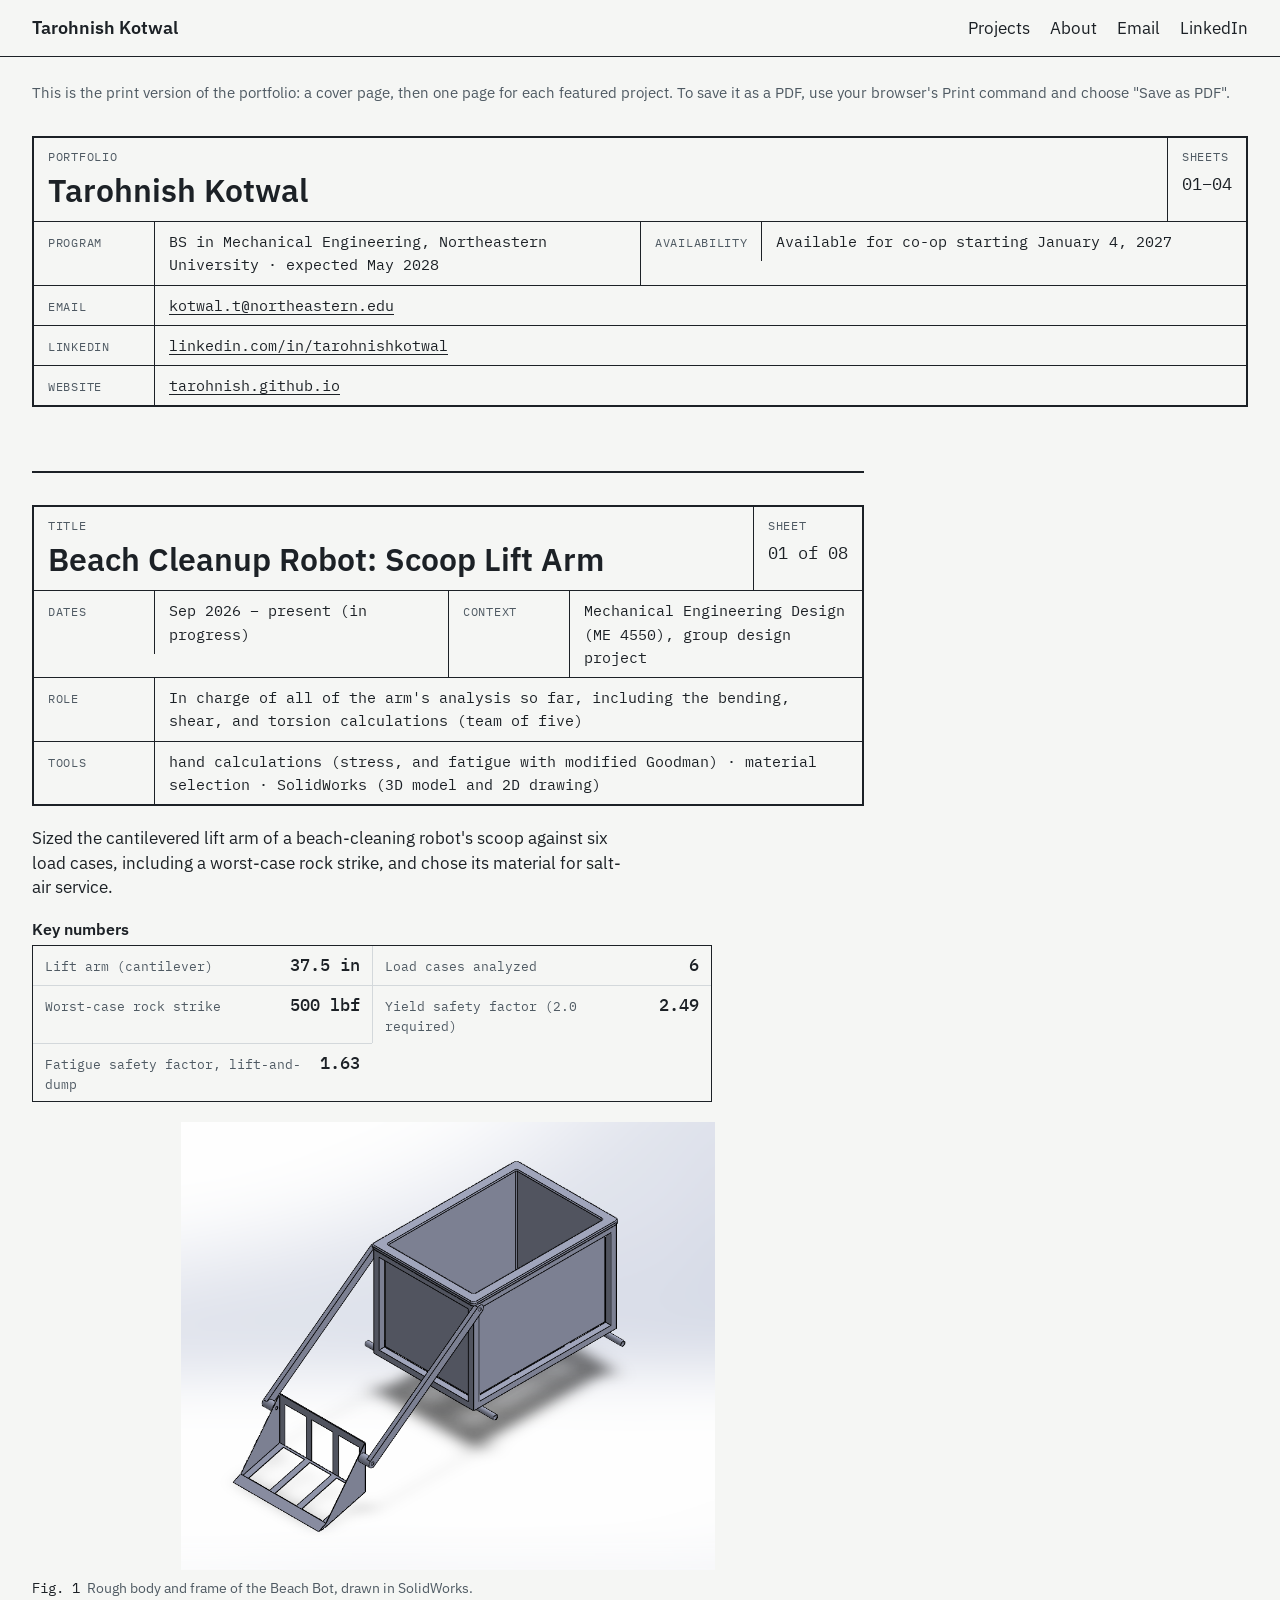
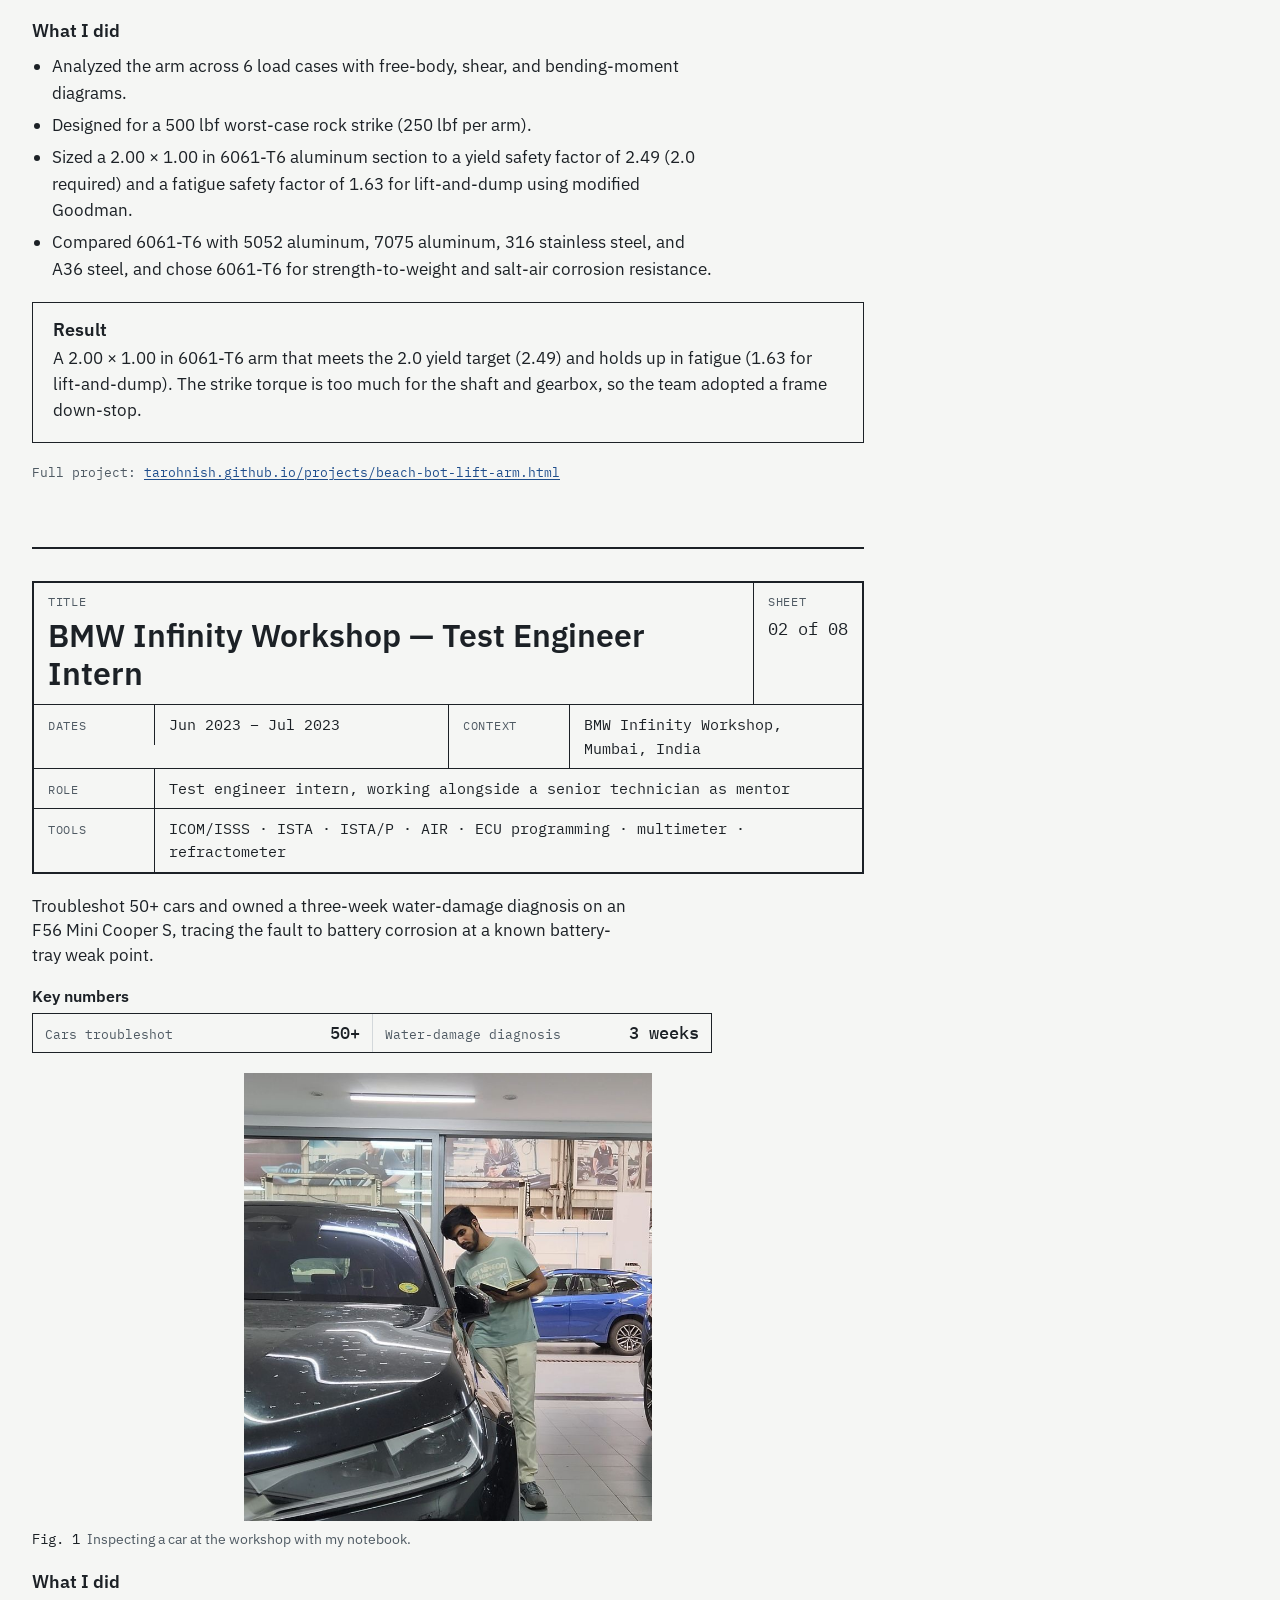
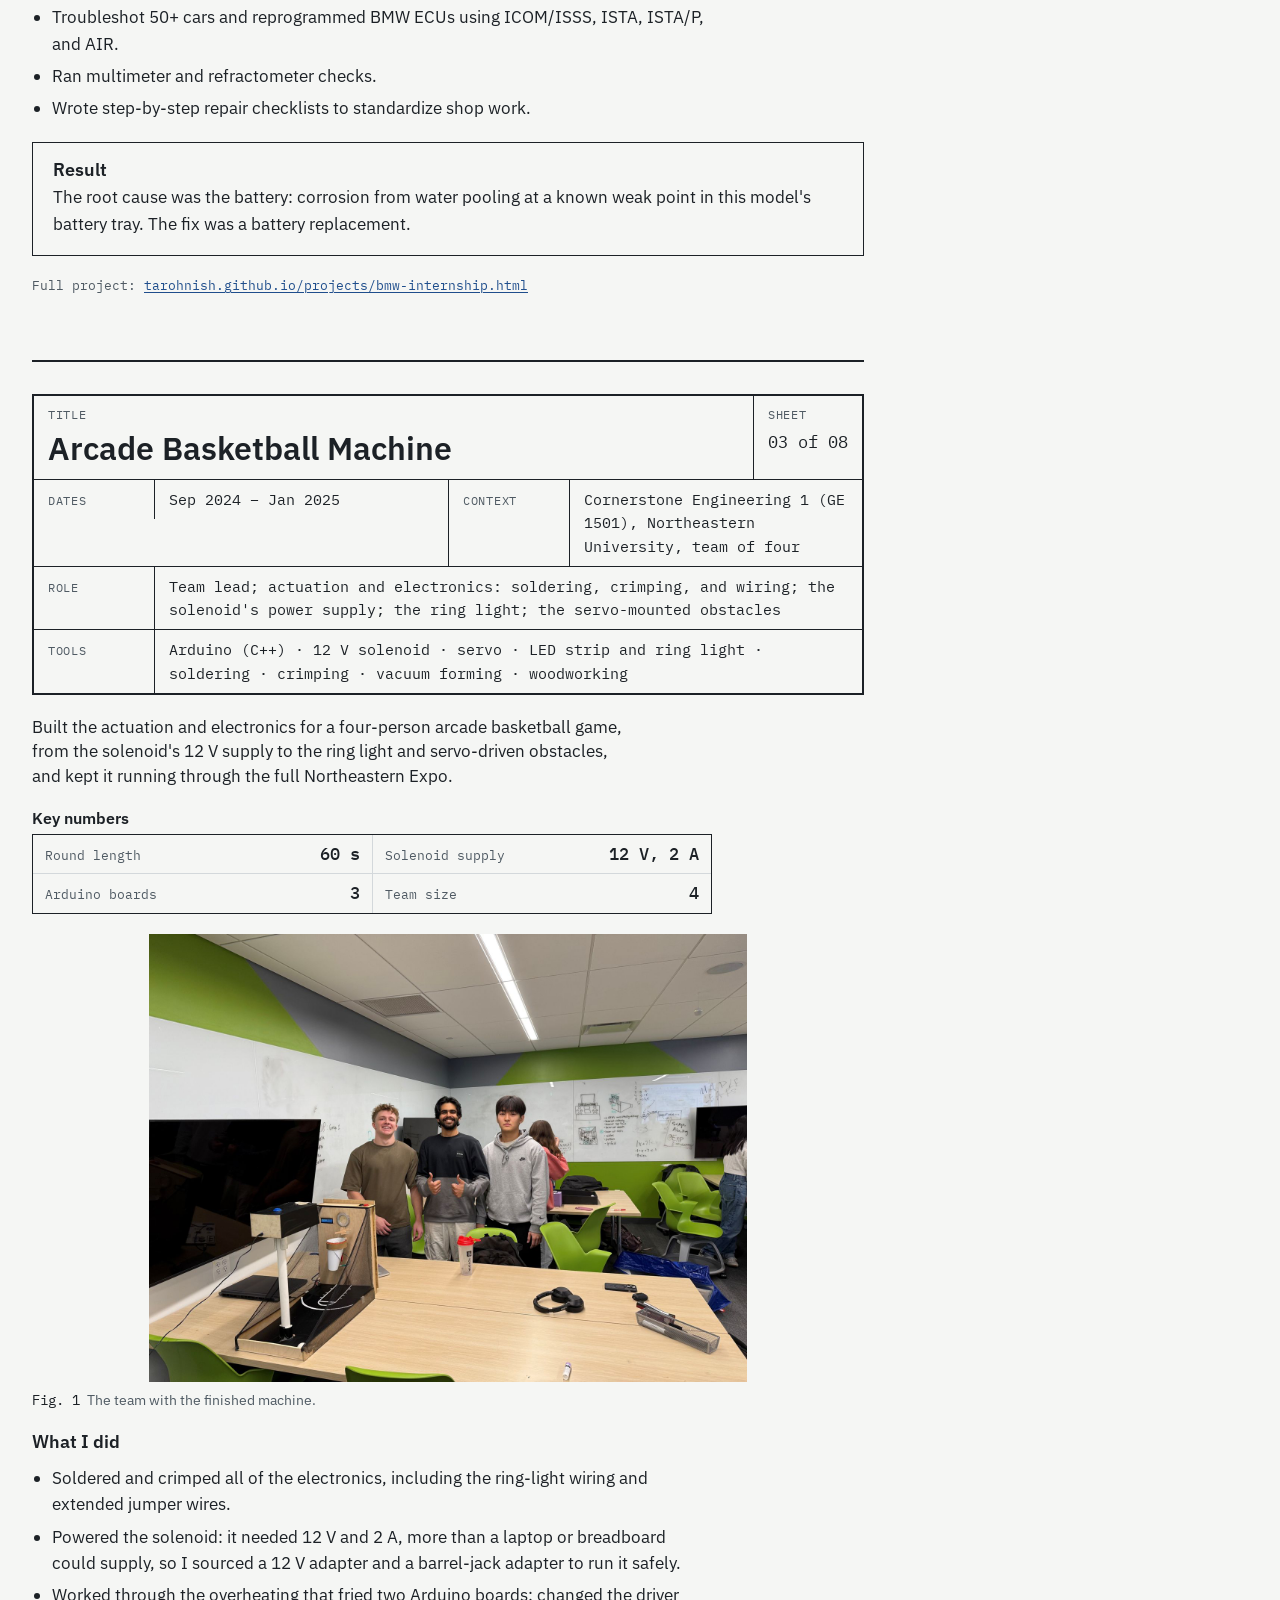
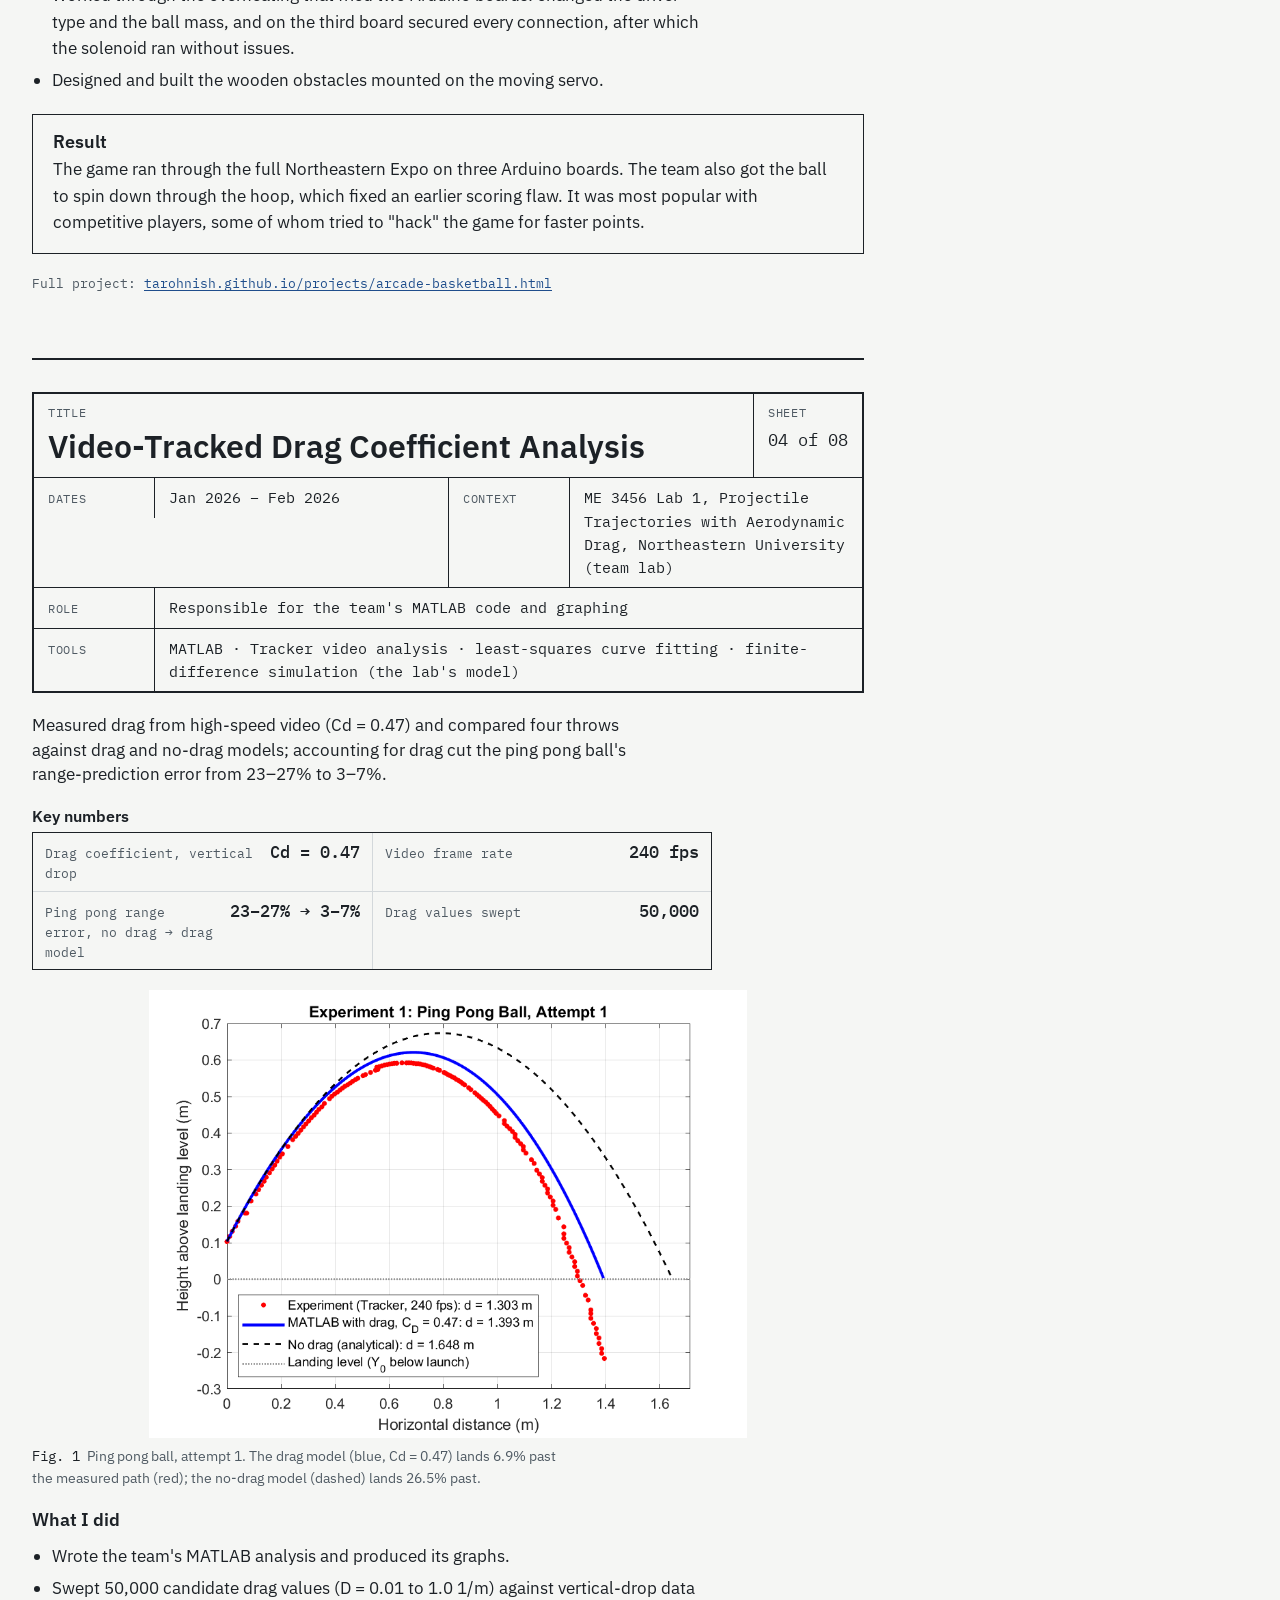
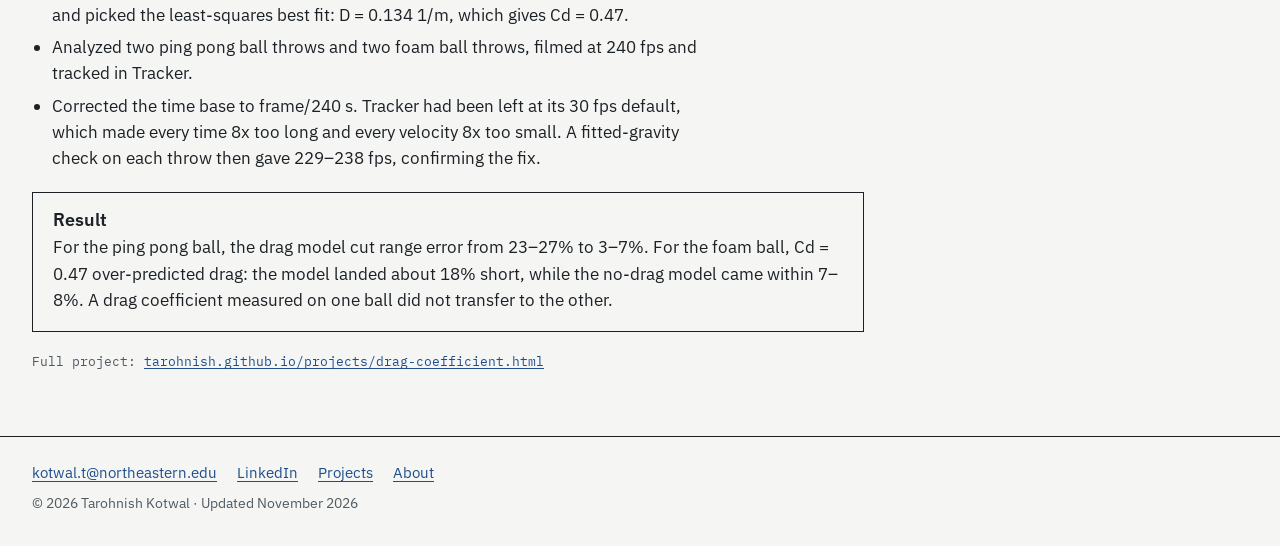
==== commit bf7f254f: "Co-op date, F56 Mini Cooper S correction, Beach Bot status strip - Co-op start date is now January 4" ====
--- a/portfolio-print.html
+++ b/portfolio-print.html
@@ -57,7 +57,7 @@
           </div>
           <div class="tb-row">
             <dt>Availability</dt>
-            <dd>Available for co-op starting January 13, 2027</dd>
+            <dd>Available for co-op starting January 4, 2027</dd>
           </div>
           <div class="tb-row">
             <dt>Email</dt>
@@ -149,7 +149,7 @@
         </dl>
       </div>
 
-      <p class="summary">Troubleshot 50+ cars and owned a three-week water-damage diagnosis on a 2004 Mini Cooper, tracing the fault to battery corrosion at a known battery-tray weak point.</p>
+      <p class="summary">Troubleshot 50+ cars and owned a three-week water-damage diagnosis on an F56 Mini Cooper S, tracing the fault to battery corrosion at a known battery-tray weak point.</p>
 
       <section class="keynums" aria-labelledby="p2-kn">
         <h3 class="keynums__title" id="p2-kn">Key numbers</h3>
--- a/css/style.css
+++ b/css/style.css
@@ -344,9 +344,12 @@
 
 .card__strip {
   display: grid;
-  grid-template-columns: 3rem 1fr;
+  grid-template-columns: 3rem 1fr auto;
+  align-items: center;
   border-bottom: 1px solid var(--ink);
 }
+
+.card__strip .tag-status { margin-right: 0.875rem; }
 
 .card__num {
   display: flex;
@@ -530,7 +533,7 @@
 /* ---------- Project page ---------- */
 
 .back {
-  margin: 1rem 0 0.75rem;
+  margin: 0.75rem 0 0.5rem;
   font-size: 0.9375rem;
 }
 
@@ -618,6 +621,195 @@
     border-left: 1px solid var(--ink);
   }
   .tb-row:nth-child(n + 3) { grid-column: 1 / -1; }
+}
+
+/* "In progress" tag: the home card and the current stage of the status strip. */
+.tag-status {
+  display: inline-block;
+  padding: 0 0.375rem;
+  border: 1px solid var(--blue);
+  background: var(--paper);
+  color: var(--blue);
+  font-family: var(--mono);
+  font-size: 0.6875rem;
+  line-height: 1.5;
+  white-space: nowrap;
+}
+
+/* Status strip for in-progress projects: a revision block attached under the title block.
+   Without color it still reads: ✓ marks done stages, connectors are solid up to the current
+   stage and dashed after it, and the current stage says "In progress" in words. */
+.status {
+  display: grid;
+  grid-template-columns: minmax(0, 1fr);
+  border: 2px solid var(--ink);
+  border-top: 0;
+}
+
+.status__label {
+  padding: 0.375rem 0.875rem;
+  border-bottom: 1px solid var(--ink);
+  font-family: var(--mono);
+  font-size: 0.8125rem;
+}
+
+.status__key {
+  margin-right: 0.375rem;
+  color: var(--graphite);
+  font-size: 0.75rem;
+  letter-spacing: 0.06em;
+  text-transform: uppercase;
+}
+
+.stages {
+  --box: 1.125rem;
+  display: grid;
+  grid-template-columns: repeat(4, minmax(0, 1fr));
+  gap: 0.625rem 0;
+  margin: 0;
+  padding: 0.3125rem 0.875rem 0.375rem;
+  list-style: none;
+}
+
+.stage {
+  position: relative;
+  display: grid;
+  grid-template-columns: auto 1fr;
+  grid-template-areas:
+    "num  state"
+    "name name";
+  align-items: center;
+  column-gap: 0.375rem;
+  padding-right: 0.625rem;
+}
+
+.stage__num {
+  position: relative;
+  z-index: 1;
+  display: grid;
+  place-items: center;
+  grid-area: num;
+  width: var(--box);
+  height: var(--box);
+  border: 1px solid var(--ink);
+  background: var(--paper);
+  font-family: var(--mono);
+  font-size: 0.6875rem;
+  line-height: 1;
+}
+
+.stage__name {
+  grid-area: name;
+  margin-top: 0.1875rem;
+  font-size: 0.75rem;
+  line-height: 1.25;
+}
+
+.stage__state {
+  position: relative;
+  z-index: 1;
+  grid-area: state;
+  justify-self: start;
+}
+
+/* Connector from this stage's box to the next one. */
+.stage::after {
+  content: "";
+  position: absolute;
+  top: calc(var(--box) / 2);
+  left: var(--box);
+  right: 0;
+  border-top: 1px dashed var(--hairline);
+}
+
+.stage--done::after { border-top: 1px solid var(--ink); }
+
+.stage:last-child::after,
+.stage:nth-child(4)::after { display: none; }
+
+.stage--done .stage__name::before {
+  content: "✓ ";
+  content: "✓ " / "";
+}
+
+.stage--current .stage__num {
+  border: 2px solid var(--blue);
+  color: var(--blue);
+  font-weight: 600;
+}
+
+.stage--current .stage__name { font-weight: 600; }
+
+.stage--todo .stage__num {
+  border-color: var(--hairline);
+  color: var(--graphite);
+}
+
+.stage--todo .stage__name { color: var(--graphite); }
+
+/* "completed" / "not started" are for screen readers (and print); "In progress" is visible. */
+.stage--done .stage__state,
+.stage--todo .stage__state {
+  position: absolute;
+  width: 1px;
+  height: 1px;
+  overflow: hidden;
+  clip: rect(0 0 0 0);
+  white-space: nowrap;
+}
+
+/* Desktop: one row of eight, label cell on the left like the title block's field labels. */
+@media (min-width: 1100px) {
+  .status { grid-template-columns: 7.5rem minmax(0, 1fr); }
+  .status__label {
+    padding-top: 0.3125rem;
+    padding-bottom: 0.3125rem;
+    border-right: 1px solid var(--ink);
+    border-bottom: 0;
+    line-height: 1.4;
+  }
+  .status__key {
+    display: block;
+    font-size: 0.6875rem;
+    letter-spacing: 0.04em;
+    white-space: nowrap;
+  }
+  .stages { grid-template-columns: repeat(8, auto); }
+  .stage:nth-child(4)::after { display: block; }
+}
+
+/* Pages with a status strip: a slightly shorter hero, so the 1280×720 first screen still fits. */
+.status + .project { margin-top: 1rem; }
+
+@media (min-width: 1100px) {
+  .status + .project .fig--hero img { max-height: clamp(15.5rem, calc(100vh - 31.5rem), 40rem); }
+}
+
+/* Phones: one stacked column with a vertical connector. */
+@media (max-width: 559px) {
+  .stages {
+    grid-template-columns: minmax(0, 1fr);
+    gap: 0.5rem;
+  }
+  .stage {
+    grid-template-areas:
+      "num name"
+      "num state";
+    align-items: start;
+  }
+  .stage__name { margin-top: 0.0625rem; }
+  .stage::after,
+  .stage:nth-child(4)::after {
+    display: block;
+    top: var(--box);
+    bottom: -0.5rem;
+    left: calc(var(--box) / 2);
+    right: auto;
+    border-top: 0;
+    border-left: 1px dashed var(--hairline);
+  }
+  .stage--done::after { border-left: 1px solid var(--ink); }
+  .stage:last-child::after { display: none; }
 }
 
 /* Two columns on desktop: text on the left, hero and key figures on the right.
--- a/css/print.css
+++ b/css/print.css
@@ -133,6 +133,70 @@
   aspect-ratio: auto;
   height: 2.4in;
 }
+
+/* Status strip: plain text, e.g. "Status as of Nov 2026: 1 Ideation (completed) · …". */
+.status {
+  display: block;
+  padding: 0.375rem 0.75rem;
+  border: 1px solid #000;
+  border-top: 0;
+  break-inside: avoid;
+}
+
+.status__label {
+  display: inline;
+  padding: 0;
+  border: 0;
+}
+
+.status__label::after { content: ": "; }
+
+.status__key { color: inherit; }
+
+.stages,
+.stage {
+  display: inline;
+  padding: 0;
+}
+
+.stage + .stage::before { content: " · "; }
+
+.stage::after,
+.stage--done .stage__name::before {
+  content: none;
+  display: none;
+}
+
+.stage__num,
+.stage__name,
+.stage__state,
+.tag-status {
+  display: inline;
+  width: auto;
+  height: auto;
+  margin: 0;
+  padding: 0;
+  border: 0;
+  background: none;
+  color: inherit;
+  font: inherit;
+}
+
+.stage--current .stage__num {
+  border: 0;
+  color: inherit;
+  font-weight: inherit;
+}
+
+.stage--done .stage__state,
+.stage--todo .stage__state {
+  position: static;
+  overflow: visible;
+  clip: auto;
+}
+
+.stage__state::before { content: "("; }
+.stage__state::after { content: ")"; }
 
 /* ---------- Never split these across pages ---------- */
 
